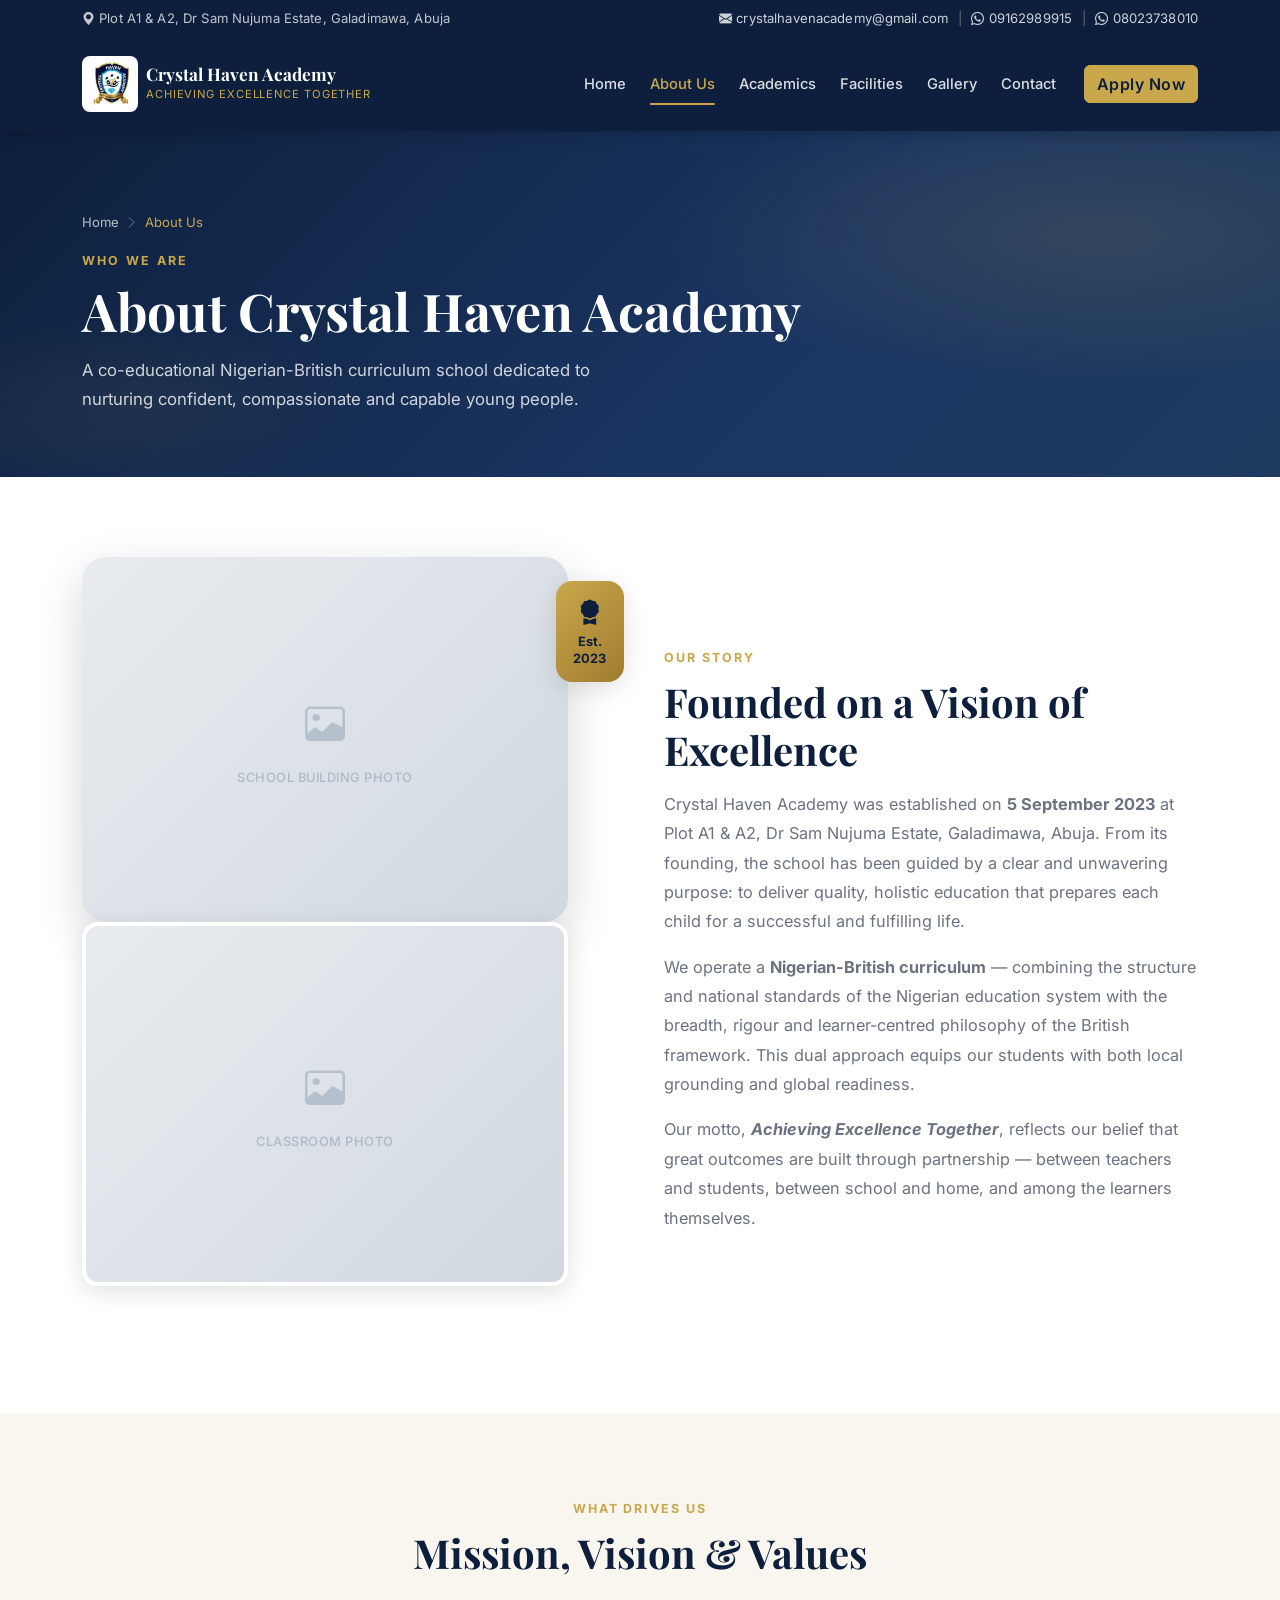
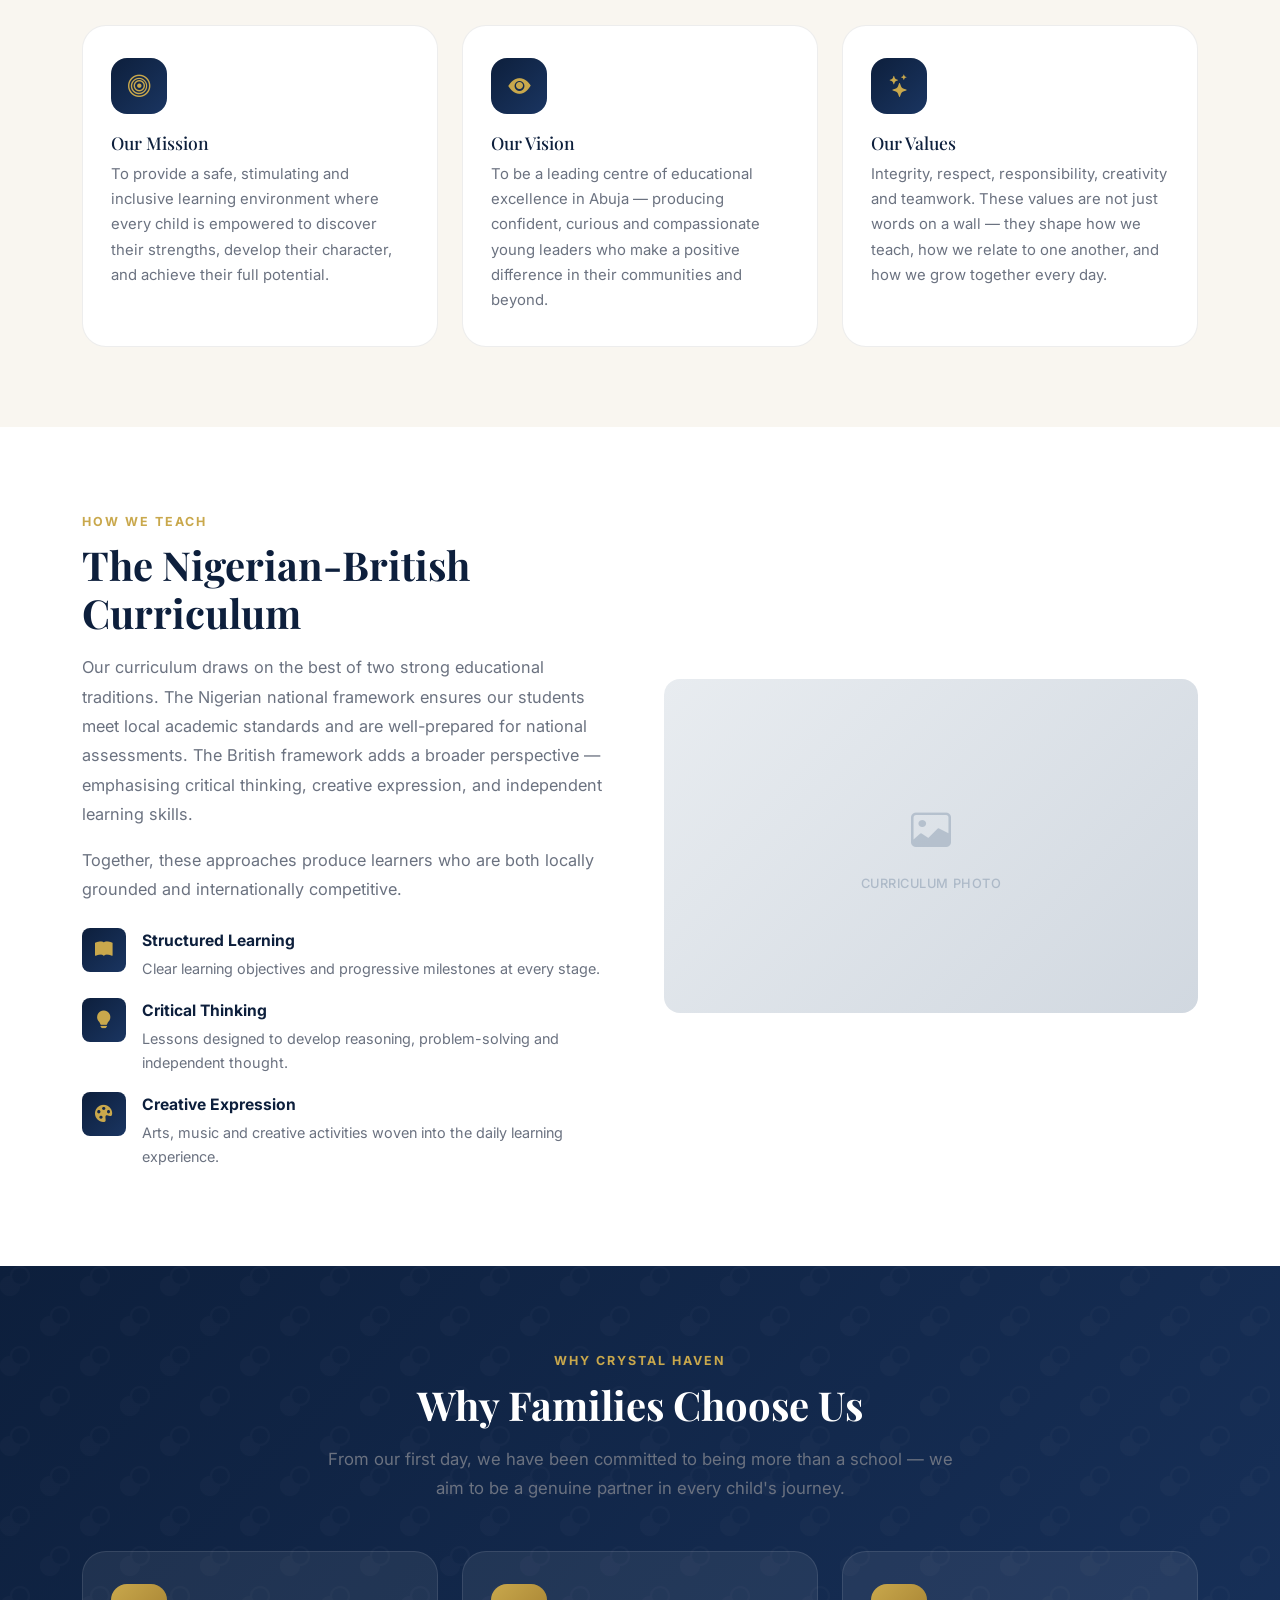
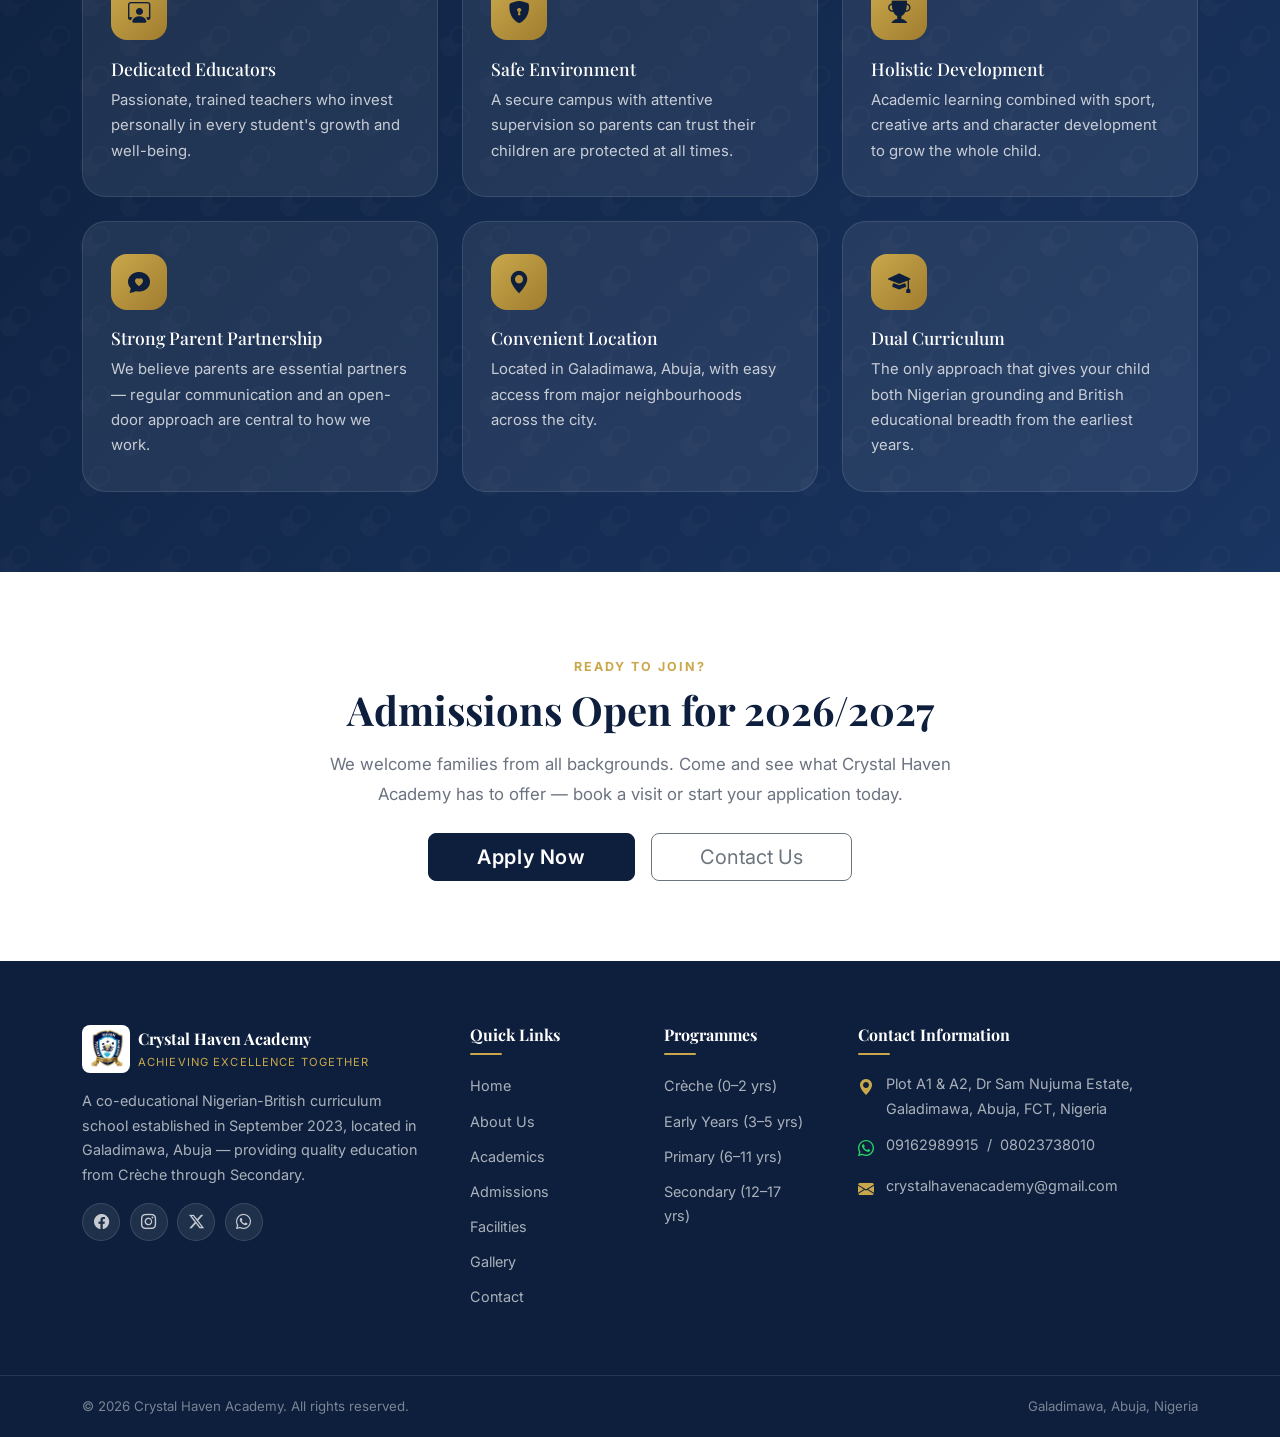
==== about.html @ a3df16f4 "initial commit" ====
<!DOCTYPE html>
<html lang="en">
<head>
  <meta charset="UTF-8" />
  <meta name="viewport" content="width=device-width, initial-scale=1.0" />
  <meta name="description" content="Learn about Crystal Haven Academy – a Nigerian-British co-educational school established in 2023 in Galadimawa, Abuja, guided by the motto Achieving Excellence Together." />
  <meta name="author" content="Crystal Haven Academy" />
  <meta property="og:title" content="About Us | Crystal Haven Academy" />
  <meta property="og:type" content="website" />
  <title>About Us | Crystal Haven Academy</title>

  <link href="https://cdn.jsdelivr.net/npm/bootstrap@5.3.8/dist/css/bootstrap.min.css" rel="stylesheet" integrity="sha384-sRIl4kxILFvY47J16cr9ZwB07vP4J8+LH7qKQnuqkuIAvNWLzeN8tE5YBujZqJLB" crossorigin="anonymous" />
  <link href="https://cdn.jsdelivr.net/npm/bootstrap-icons@1.11.3/font/bootstrap-icons.min.css" rel="stylesheet" />
  <link rel="preconnect" href="https://fonts.googleapis.com" />
  <link rel="preconnect" href="https://fonts.gstatic.com" crossorigin />
  <link href="https://fonts.googleapis.com/css2?family=Playfair+Display:wght@600;700&family=Inter:wght@300;400;500;600&display=swap" rel="stylesheet" />
  <link rel="stylesheet" href="assets/css/style.css" />
</head>
<body>

<a class="skip-link visually-hidden-focusable" href="#main-content">Skip to main content</a>

<!-- TOP BAR -->
<div class="top-bar d-none d-md-block" aria-label="Contact information">
  <div class="container d-flex justify-content-between align-items-center">
    <span><i class="bi bi-geo-alt-fill me-1" aria-hidden="true"></i>Plot A1 &amp; A2, Dr Sam Nujuma Estate, Galadimawa, Abuja</span>
    <span class="d-flex align-items-center flex-wrap gap-2">
      <a href="mailto:crystalhavenacademy@gmail.com" class="top-bar-link"><i class="bi bi-envelope-fill me-1" aria-hidden="true"></i>crystalhavenacademy@gmail.com</a>
      <span class="top-bar-sep" aria-hidden="true">|</span>
      <a href="https://wa.me/2349162989915" class="top-bar-link top-bar-wa" target="_blank" rel="noopener noreferrer" aria-label="WhatsApp 09162989915"><i class="bi bi-whatsapp me-1" aria-hidden="true"></i>09162989915</a>
      <span class="top-bar-sep" aria-hidden="true">|</span>
      <a href="https://wa.me/2348023738010" class="top-bar-link top-bar-wa" target="_blank" rel="noopener noreferrer" aria-label="WhatsApp 08023738010"><i class="bi bi-whatsapp me-1" aria-hidden="true"></i>08023738010</a>
    </span>
  </div>
</div>

<!-- NAVBAR -->
<nav class="navbar navbar-expand-lg navbar-dark cha-navbar sticky-top" aria-label="Main navigation">
  <div class="container">
    <a class="navbar-brand d-flex align-items-center gap-2" href="index.html">
      <div class="brand-logo-wrap">
        <img src="assets/images/crystal-haven-logo.jpg" alt="Crystal Haven Academy official school logo" class="brand-logo-img" width="48" height="48" />
      </div>
      <div class="brand-text">
        <span class="brand-name">Crystal Haven Academy</span>
        <span class="brand-tagline d-none d-sm-block">Achieving Excellence Together</span>
      </div>
    </a>
    <button class="navbar-toggler" type="button" data-bs-toggle="collapse" data-bs-target="#mainNav" aria-controls="mainNav" aria-expanded="false" aria-label="Toggle navigation">
      <span class="navbar-toggler-icon"></span>
    </button>
    <div class="collapse navbar-collapse" id="mainNav">
      <ul class="navbar-nav ms-auto mb-2 mb-lg-0 align-items-lg-center">
        <li class="nav-item"><a class="nav-link" href="index.html">Home</a></li>
        <li class="nav-item"><a class="nav-link active" aria-current="page" href="about.html">About Us</a></li>
        <li class="nav-item"><a class="nav-link" href="academics.html">Academics</a></li>
        <li class="nav-item"><a class="nav-link" href="facilities.html">Facilities</a></li>
        <li class="nav-item"><a class="nav-link" href="gallery.html">Gallery</a></li>
        <li class="nav-item"><a class="nav-link" href="contact.html">Contact</a></li>
        <li class="nav-item ms-lg-3"><a class="btn btn-gold" href="admissions.html">Apply Now</a></li>
      </ul>
    </div>
  </div>
</nav>

<main id="main-content">

  <!-- PAGE BANNER -->
  <section class="page-banner" aria-label="About Us">
    <div class="container page-banner-content">
      <nav class="page-breadcrumb" aria-label="Breadcrumb">
        <a href="index.html">Home</a>
        <span class="bc-sep" aria-hidden="true"><i class="bi bi-chevron-right"></i></span>
        <span class="bc-current">About Us</span>
      </nav>
      <p class="page-banner-eyebrow">Who We Are</p>
      <h1 class="page-banner-title">About Crystal Haven Academy</h1>
      <p class="page-banner-sub">A co-educational Nigerian-British curriculum school dedicated to nurturing confident, compassionate and capable young people.</p>
    </div>
  </section>

  <!-- OUR STORY -->
  <section class="section-padding" id="our-story" aria-labelledby="story-heading">
    <div class="container">
      <div class="row align-items-center g-5">
        <div class="col-lg-6">
          <div class="about-image-stack">
            <div class="about-img-main img-placeholder" role="img" aria-label="Crystal Haven Academy school building">
              <div class="placeholder-inner"><i class="bi bi-image" aria-hidden="true"></i><span>School Building Photo</span></div>
            </div>
            <div class="about-img-accent img-placeholder" role="img" aria-label="Students in class">
              <div class="placeholder-inner"><i class="bi bi-image" aria-hidden="true"></i><span>Classroom Photo</span></div>
            </div>
            <div class="about-badge">
              <i class="bi bi-award-fill" aria-hidden="true"></i>
              <span>Est.<br>2023</span>
            </div>
          </div>
        </div>
        <div class="col-lg-6">
          <div class="section-label">Our Story</div>
          <h2 class="section-heading" id="story-heading">Founded on a Vision of Excellence</h2>
          <p class="section-body">Crystal Haven Academy was established on <strong>5 September 2023</strong> at Plot A1 &amp; A2, Dr Sam Nujuma Estate, Galadimawa, Abuja. From its founding, the school has been guided by a clear and unwavering purpose: to deliver quality, holistic education that prepares each child for a successful and fulfilling life.</p>
          <p class="section-body">We operate a <strong>Nigerian-British curriculum</strong> — combining the structure and national standards of the Nigerian education system with the breadth, rigour and learner-centred philosophy of the British framework. This dual approach equips our students with both local grounding and global readiness.</p>
          <p class="section-body">Our motto, <em><strong>Achieving Excellence Together</strong></em>, reflects our belief that great outcomes are built through partnership — between teachers and students, between school and home, and among the learners themselves.</p>
        </div>
      </div>
    </div>
  </section>

  <!-- MISSION, VISION, VALUES -->
  <section class="section-padding bg-light-cream" aria-labelledby="mvv-heading">
    <div class="container">
      <div class="text-center mb-5">
        <div class="section-label">What Drives Us</div>
        <h2 class="section-heading" id="mvv-heading">Mission, Vision &amp; Values</h2>
      </div>
      <div class="row g-4">
        <div class="col-md-4">
          <div class="why-card" style="background:var(--cha-white); border:1px solid rgba(0,0,0,.07);">
            <div class="why-icon" style="background:linear-gradient(135deg,var(--cha-navy),var(--cha-navy-light)); color:var(--cha-gold);">
              <i class="bi bi-bullseye" aria-hidden="true"></i>
            </div>
            <h3 style="color:var(--cha-navy);">Our Mission</h3>
            <p style="color:var(--cha-grey);">To provide a safe, stimulating and inclusive learning environment where every child is empowered to discover their strengths, develop their character, and achieve their full potential.</p>
          </div>
        </div>
        <div class="col-md-4">
          <div class="why-card" style="background:var(--cha-white); border:1px solid rgba(0,0,0,.07);">
            <div class="why-icon" style="background:linear-gradient(135deg,var(--cha-navy),var(--cha-navy-light)); color:var(--cha-gold);">
              <i class="bi bi-eye-fill" aria-hidden="true"></i>
            </div>
            <h3 style="color:var(--cha-navy);">Our Vision</h3>
            <p style="color:var(--cha-grey);">To be a leading centre of educational excellence in Abuja — producing confident, curious and compassionate young leaders who make a positive difference in their communities and beyond.</p>
          </div>
        </div>
        <div class="col-md-4">
          <div class="why-card" style="background:var(--cha-white); border:1px solid rgba(0,0,0,.07);">
            <div class="why-icon" style="background:linear-gradient(135deg,var(--cha-navy),var(--cha-navy-light)); color:var(--cha-gold);">
              <i class="bi bi-stars" aria-hidden="true"></i>
            </div>
            <h3 style="color:var(--cha-navy);">Our Values</h3>
            <p style="color:var(--cha-grey);">Integrity, respect, responsibility, creativity and teamwork. These values are not just words on a wall — they shape how we teach, how we relate to one another, and how we grow together every day.</p>
          </div>
        </div>
      </div>
    </div>
  </section>

  <!-- CURRICULUM -->
  <section class="section-padding" aria-labelledby="curriculum-heading">
    <div class="container">
      <div class="row align-items-center g-5">
        <div class="col-lg-6 order-lg-2">
          <div class="img-placeholder rounded-4 overflow-hidden" style="aspect-ratio:16/10;" role="img" aria-label="Students engaged in a lesson">
            <div class="placeholder-inner"><i class="bi bi-image" aria-hidden="true"></i><span>Curriculum Photo</span></div>
          </div>
        </div>
        <div class="col-lg-6 order-lg-1">
          <div class="section-label">How We Teach</div>
          <h2 class="section-heading" id="curriculum-heading">The Nigerian-British Curriculum</h2>
          <p class="section-body">Our curriculum draws on the best of two strong educational traditions. The Nigerian national framework ensures our students meet local academic standards and are well-prepared for national assessments. The British framework adds a broader perspective — emphasising critical thinking, creative expression, and independent learning skills.</p>
          <p class="section-body">Together, these approaches produce learners who are both locally grounded and internationally competitive.</p>
          <ul class="about-pillars list-unstyled mt-4">
            <li>
              <span class="pillar-icon"><i class="bi bi-book-fill" aria-hidden="true"></i></span>
              <div><strong>Structured Learning</strong><p>Clear learning objectives and progressive milestones at every stage.</p></div>
            </li>
            <li>
              <span class="pillar-icon"><i class="bi bi-lightbulb-fill" aria-hidden="true"></i></span>
              <div><strong>Critical Thinking</strong><p>Lessons designed to develop reasoning, problem-solving and independent thought.</p></div>
            </li>
            <li>
              <span class="pillar-icon"><i class="bi bi-palette-fill" aria-hidden="true"></i></span>
              <div><strong>Creative Expression</strong><p>Arts, music and creative activities woven into the daily learning experience.</p></div>
            </li>
          </ul>
        </div>
      </div>
    </div>
  </section>

  <!-- WHY CHOOSE US -->
  <section class="section-padding why-section" aria-labelledby="why-about-heading">
    <div class="container">
      <div class="text-center mb-5">
        <div class="section-label text-gold">Why Crystal Haven</div>
        <h2 class="section-heading text-white" id="why-about-heading">Why Families Choose Us</h2>
        <p class="section-intro text-white-75">From our first day, we have been committed to being more than a school — we aim to be a genuine partner in every child's journey.</p>
      </div>
      <div class="row g-4 justify-content-center">
        <div class="col-md-6 col-lg-4">
          <div class="why-card">
            <div class="why-icon"><i class="bi bi-person-workspace" aria-hidden="true"></i></div>
            <h3>Dedicated Educators</h3>
            <p>Passionate, trained teachers who invest personally in every student's growth and well-being.</p>
          </div>
        </div>
        <div class="col-md-6 col-lg-4">
          <div class="why-card">
            <div class="why-icon"><i class="bi bi-shield-lock-fill" aria-hidden="true"></i></div>
            <h3>Safe Environment</h3>
            <p>A secure campus with attentive supervision so parents can trust their children are protected at all times.</p>
          </div>
        </div>
        <div class="col-md-6 col-lg-4">
          <div class="why-card">
            <div class="why-icon"><i class="bi bi-trophy-fill" aria-hidden="true"></i></div>
            <h3>Holistic Development</h3>
            <p>Academic learning combined with sport, creative arts and character development to grow the whole child.</p>
          </div>
        </div>
        <div class="col-md-6 col-lg-4">
          <div class="why-card">
            <div class="why-icon"><i class="bi bi-chat-heart-fill" aria-hidden="true"></i></div>
            <h3>Strong Parent Partnership</h3>
            <p>We believe parents are essential partners — regular communication and an open-door approach are central to how we work.</p>
          </div>
        </div>
        <div class="col-md-6 col-lg-4">
          <div class="why-card">
            <div class="why-icon"><i class="bi bi-geo-alt-fill" aria-hidden="true"></i></div>
            <h3>Convenient Location</h3>
            <p>Located in Galadimawa, Abuja, with easy access from major neighbourhoods across the city.</p>
          </div>
        </div>
        <div class="col-md-6 col-lg-4">
          <div class="why-card">
            <div class="why-icon"><i class="bi bi-mortarboard-fill" aria-hidden="true"></i></div>
            <h3>Dual Curriculum</h3>
            <p>The only approach that gives your child both Nigerian grounding and British educational breadth from the earliest years.</p>
          </div>
        </div>
      </div>
    </div>
  </section>

  <!-- CTA -->
  <section class="section-padding text-center" aria-label="Apply to Crystal Haven Academy">
    <div class="container">
      <div class="section-label">Ready to Join?</div>
      <h2 class="section-heading">Admissions Open for 2026/2027</h2>
      <p class="section-intro mb-4">We welcome families from all backgrounds. Come and see what Crystal Haven Academy has to offer — book a visit or start your application today.</p>
      <div class="d-flex flex-wrap justify-content-center gap-3">
        <a href="admissions.html" class="btn btn-navy btn-lg px-5">Apply Now</a>
        <a href="contact.html" class="btn btn-outline-secondary btn-lg px-5">Contact Us</a>
      </div>
    </div>
  </section>

</main>

<!-- FOOTER -->
<footer class="site-footer" aria-label="Site footer">
  <div class="footer-top">
    <div class="container">
      <div class="row g-5">
        <div class="col-lg-4">
          <div class="d-flex align-items-center gap-2 mb-3">
            <div class="brand-logo-wrap brand-logo-wrap--sm">
              <img src="assets/images/crystal-haven-logo.jpg" alt="Crystal Haven Academy official school logo" class="brand-logo-img brand-logo-img--sm" width="40" height="40" />
            </div>
            <div>
              <span class="footer-brand-name">Crystal Haven Academy</span>
              <span class="footer-brand-tagline d-block">Achieving Excellence Together</span>
            </div>
          </div>
          <p class="footer-about">A co-educational Nigerian-British curriculum school established in September 2023, located in Galadimawa, Abuja — providing quality education from Crèche through Secondary.</p>
          <div class="footer-social mt-3" aria-label="Social media links">
            <a href="#" class="social-link" aria-label="Facebook"><i class="bi bi-facebook" aria-hidden="true"></i></a>
            <a href="#" class="social-link" aria-label="Instagram"><i class="bi bi-instagram" aria-hidden="true"></i></a>
            <a href="#" class="social-link" aria-label="Twitter / X"><i class="bi bi-twitter-x" aria-hidden="true"></i></a>
            <a href="https://wa.me/2349162989915" class="social-link" target="_blank" rel="noopener noreferrer" aria-label="WhatsApp"><i class="bi bi-whatsapp" aria-hidden="true"></i></a>
          </div>
        </div>
        <div class="col-sm-6 col-lg-2">
          <h4 class="footer-heading">Quick Links</h4>
          <ul class="footer-links list-unstyled">
            <li><a href="index.html">Home</a></li>
            <li><a href="about.html">About Us</a></li>
            <li><a href="academics.html">Academics</a></li>
            <li><a href="admissions.html">Admissions</a></li>
            <li><a href="facilities.html">Facilities</a></li>
            <li><a href="gallery.html">Gallery</a></li>
            <li><a href="contact.html">Contact</a></li>
          </ul>
        </div>
        <div class="col-sm-6 col-lg-2">
          <h4 class="footer-heading">Programmes</h4>
          <ul class="footer-links list-unstyled">
            <li><a href="academics.html#creche">Crèche (0–2 yrs)</a></li>
            <li><a href="academics.html#early-years">Early Years (3–5 yrs)</a></li>
            <li><a href="academics.html#primary">Primary (6–11 yrs)</a></li>
            <li><a href="academics.html#secondary">Secondary (12–17 yrs)</a></li>
          </ul>
        </div>
        <div class="col-lg-4">
          <h4 class="footer-heading">Contact Information</h4>
          <ul class="footer-contact-list list-unstyled">
            <li><i class="bi bi-geo-alt-fill" aria-hidden="true"></i><span>Plot A1 &amp; A2, Dr Sam Nujuma Estate, Galadimawa, Abuja, FCT, Nigeria</span></li>
            <li><i class="bi bi-whatsapp" aria-hidden="true" style="color:#25d366;"></i><span><a href="https://wa.me/2349162989915" target="_blank" rel="noopener noreferrer" aria-label="WhatsApp 09162989915">09162989915</a> &nbsp;/&nbsp; <a href="https://wa.me/2348023738010" target="_blank" rel="noopener noreferrer" aria-label="WhatsApp 08023738010">08023738010</a></span></li>
            <li><i class="bi bi-envelope-fill" aria-hidden="true"></i><a href="mailto:crystalhavenacademy@gmail.com">crystalhavenacademy@gmail.com</a></li>
          </ul>
        </div>
      </div>
    </div>
  </div>
  <div class="footer-bottom">
    <div class="container d-flex flex-column flex-md-row justify-content-between align-items-center gap-2">
      <p class="mb-0">&copy; <span id="currentYear"></span> Crystal Haven Academy. All rights reserved.</p>
      <p class="mb-0">Galadimawa, Abuja, Nigeria</p>
    </div>
  </div>
</footer>

<button class="back-to-top" id="backToTop" aria-label="Back to top"><i class="bi bi-chevron-up" aria-hidden="true"></i></button>

<script src="https://cdn.jsdelivr.net/npm/bootstrap@5.3.8/dist/js/bootstrap.bundle.min.js" integrity="sha384-FKyoEForCGlyvwx9Hj09JcYn3nv7wiPVlz7YYwJrWVcXK/BmnVDxM+D2scQbITxI" crossorigin="anonymous"></script>
<script src="assets/js/script.js"></script>
</body>
</html>
---- assets/css/style.css ----
/* =============================================================
   Crystal Haven Academy – Main Stylesheet
   Stack: Bootstrap 5.3.8 + Custom CSS
   Author: Crystal Haven Academy Web Team
   Sections:
     00. CSS Custom Properties (Design Tokens)
     01. Base & Typography
     02. Utility Classes
     03. Skip Link
     04. Top Bar
     05. Navbar
     06. Hero Section
     07. Stats Strip
     08. Section Shared Styles
     09. About Section
     10. Programme Cards
     11. Why Choose Us
     12. Facility Cards
     13. Gallery Grid
     14. Admissions Section
     15. Contact Section
     16. Footer
     17. Back-to-Top Button
     18. Image Placeholders
     19. Animations & Transitions
     20. Responsive Overrides
   ============================================================= */

/* ---------------------------------------------------------------
   00. CSS Custom Properties (Design Tokens)
--------------------------------------------------------------- */
:root {
  /* Brand colours */
  --cha-navy:        #0d1f3c;
  --cha-navy-light:  #1a3561;
  --cha-gold:        #c9a84c;
  --cha-gold-light:  #e0c46a;
  --cha-gold-dark:   #a07c2e;
  --cha-white:       #ffffff;
  --cha-cream:       #f9f6f0;
  --cha-grey-light:  #f4f5f7;
  --cha-grey:        #6b7280;
  --cha-text:        #1f2937;

  /* Typography */
  --font-serif:  'Playfair Display', Georgia, serif;
  --font-sans:   'Inter', system-ui, -apple-system, sans-serif;

  /* Spacing */
  --section-py: 5rem;

  /* Radius */
  --radius-sm:  0.5rem;
  --radius-md:  1rem;
  --radius-lg:  1.5rem;

  /* Shadows */
  --shadow-sm:  0 2px 8px rgba(0,0,0,.08);
  --shadow-md:  0 6px 24px rgba(0,0,0,.12);
  --shadow-lg:  0 16px 48px rgba(0,0,0,.16);

  /* Transitions */
  --transition: 0.28s ease;
}

/* ---------------------------------------------------------------
   01. Base & Typography
--------------------------------------------------------------- */
*,
*::before,
*::after {
  box-sizing: border-box;
}

html {
  scroll-behavior: smooth;
  font-size: 16px;
}

body {
  font-family: var(--font-sans);
  color: var(--cha-text);
  background-color: var(--cha-white);
  line-height: 1.7;
  -webkit-font-smoothing: antialiased;
}

h1, h2, h3, h4, h5, h6 {
  font-family: var(--font-serif);
  color: var(--cha-navy);
  line-height: 1.25;
}

a {
  color: var(--cha-navy);
  text-decoration: none;
  transition: color var(--transition);
}

a:hover {
  color: var(--cha-gold);
}

img {
  max-width: 100%;
  height: auto;
  display: block;
}

/* ---------------------------------------------------------------
   02. Utility Classes
--------------------------------------------------------------- */
.text-gold       { color: var(--cha-gold) !important; }
.text-navy       { color: var(--cha-navy) !important; }
.text-white-75   { color: rgba(255,255,255,.78); }
.bg-light-cream  { background-color: var(--cha-cream) !important; }

.btn-gold {
  background-color: var(--cha-gold);
  border-color: var(--cha-gold);
  color: var(--cha-navy);
  font-weight: 600;
  letter-spacing: 0.03em;
  transition: background-color var(--transition), border-color var(--transition), box-shadow var(--transition);
}
.btn-gold:hover,
.btn-gold:focus-visible {
  background-color: var(--cha-gold-dark);
  border-color: var(--cha-gold-dark);
  color: var(--cha-white);
  box-shadow: 0 4px 16px rgba(201,168,76,.4);
}

.btn-navy {
  background-color: var(--cha-navy);
  border-color: var(--cha-navy);
  color: var(--cha-white);
  font-weight: 600;
  letter-spacing: 0.03em;
  transition: background-color var(--transition), box-shadow var(--transition);
}
.btn-navy:hover,
.btn-navy:focus-visible {
  background-color: var(--cha-navy-light);
  border-color: var(--cha-navy-light);
  color: var(--cha-white);
  box-shadow: 0 4px 16px rgba(13,31,60,.35);
}

/* ---------------------------------------------------------------
   03. Skip Link
--------------------------------------------------------------- */
.skip-link:focus {
  position: fixed;
  top: 1rem;
  left: 1rem;
  z-index: 9999;
  padding: 0.5rem 1rem;
  background: var(--cha-gold);
  color: var(--cha-navy);
  font-weight: 600;
  border-radius: var(--radius-sm);
}

/* ---------------------------------------------------------------
   04. Top Bar
--------------------------------------------------------------- */
.top-bar {
  background-color: var(--cha-navy);
  color: rgba(255,255,255,.75);
  font-size: 0.82rem;
  padding: 0.45rem 0;
  letter-spacing: 0.01em;
}

.top-bar-link {
  color: rgba(255,255,255,.8);
  text-decoration: none;
  transition: color var(--transition);
}
.top-bar-link:hover {
  color: var(--cha-gold);
}

/* ---------------------------------------------------------------
   05. Navbar
--------------------------------------------------------------- */
.cha-navbar {
  background-color: var(--cha-navy);
  padding: 0.9rem 0;
  box-shadow: 0 2px 12px rgba(0,0,0,.2);
  transition: padding var(--transition), box-shadow var(--transition);
}

.cha-navbar.scrolled {
  padding: 0.5rem 0;
  box-shadow: 0 4px 20px rgba(0,0,0,.28);
}

/* Brand logo placeholder */
.brand-logo-placeholder {
  width: 48px;
  height: 48px;
  min-width: 48px;
  background: linear-gradient(135deg, var(--cha-gold) 0%, var(--cha-gold-dark) 100%);
  border-radius: 50%;
  display: flex;
  align-items: center;
  justify-content: center;
  font-family: var(--font-serif);
  font-weight: 700;
  font-size: 0.85rem;
  color: var(--cha-navy);
  letter-spacing: 0.02em;
  flex-shrink: 0;
}

.brand-logo-placeholder--sm {
  width: 40px;
  height: 40px;
  min-width: 40px;
  font-size: 0.75rem;
}

.brand-name {
  display: block;
  font-family: var(--font-serif);
  font-weight: 700;
  font-size: 1.08rem;
  color: var(--cha-white);
  line-height: 1.2;
}

.brand-tagline {
  font-size: 0.7rem;
  color: var(--cha-gold);
  letter-spacing: 0.08em;
  text-transform: uppercase;
}

.cha-navbar .nav-link {
  color: rgba(255,255,255,.85) !important;
  font-weight: 500;
  font-size: 0.92rem;
  padding: 0.4rem 0.75rem !important;
  position: relative;
  transition: color var(--transition);
}

.cha-navbar .nav-link::after {
  content: '';
  position: absolute;
  bottom: -2px;
  left: 0.75rem;
  right: 0.75rem;
  height: 2px;
  background: var(--cha-gold);
  transform: scaleX(0);
  transform-origin: left;
  transition: transform var(--transition);
  border-radius: 2px;
}

.cha-navbar .nav-link:hover,
.cha-navbar .nav-link.active {
  color: var(--cha-gold) !important;
}

.cha-navbar .nav-link:hover::after,
.cha-navbar .nav-link.active::after {
  transform: scaleX(1);
}

/* Mobile nav */
@media (max-width: 991.98px) {
  .cha-navbar .navbar-collapse {
    background-color: var(--cha-navy-light);
    padding: 1rem;
    border-radius: var(--radius-md);
    margin-top: 0.75rem;
  }
  .cha-navbar .nav-link::after { display: none; }
  .cha-navbar .nav-link {
    padding: 0.6rem 0.5rem !important;
    border-bottom: 1px solid rgba(255,255,255,.08);
  }
  .cha-navbar .nav-item:last-child .nav-link { border-bottom: none; }
  .cha-navbar .btn-gold { width: 100%; text-align: center; margin-top: 0.5rem; }
}

/* ---------------------------------------------------------------
   06. Hero Section
--------------------------------------------------------------- */
.hero-section {
  position: relative;
  min-height: 100svh;
  min-height: 100vh;
  display: flex;
  align-items: center;
  justify-content: center;
  /* Gradient as placeholder until real photo is supplied */
  background: linear-gradient(
    135deg,
    var(--cha-navy) 0%,
    var(--cha-navy-light) 50%,
    #1e3a5f 100%
  );
  overflow: hidden;
}

/* Decorative geometric background shapes */
.hero-section::before {
  content: '';
  position: absolute;
  inset: 0;
  background:
    radial-gradient(ellipse 60% 60% at 80% 20%, rgba(201,168,76,.15) 0%, transparent 60%),
    radial-gradient(ellipse 40% 40% at 10% 80%, rgba(201,168,76,.08) 0%, transparent 50%);
  pointer-events: none;
}

/* Pattern overlay */
.hero-section::after {
  content: '';
  position: absolute;
  inset: 0;
  background-image: url("data:image/svg+xml,%3Csvg width='60' height='60' viewBox='0 0 60 60' xmlns='http://www.w3.org/2000/svg'%3E%3Cg fill='none' fill-rule='evenodd'%3E%3Cg fill='%23ffffff' fill-opacity='0.025'%3E%3Cpath d='M36 34v-4h-2v4h-4v2h4v4h2v-4h4v-2h-4zm0-30V0h-2v4h-4v2h4v4h2V6h4V4h-4zM6 34v-4H4v4H0v2h4v4h2v-4h4v-2H6zM6 4V0H4v4H0v2h4v4h2V6h4V4H6z'/%3E%3C/g%3E%3C/g%3E%3C/svg%3E");
  pointer-events: none;
}

.hero-overlay {
  display: none; /* Used when a real background image is set */
}

.hero-content {
  position: relative;
  z-index: 2;
  max-width: 820px;
  padding: 2rem 1rem;
}

.hero-eyebrow {
  font-size: 0.85rem;
  letter-spacing: 0.18em;
  text-transform: uppercase;
  color: var(--cha-gold);
  font-weight: 600;
  margin-bottom: 1.25rem;
}

.hero-heading {
  font-family: var(--font-serif);
  font-size: clamp(2.4rem, 6vw, 4rem);
  font-weight: 700;
  color: var(--cha-white);
  line-height: 1.15;
  margin-bottom: 1.25rem;
  text-shadow: 0 2px 20px rgba(0,0,0,.3);
}

.hero-subtext {
  font-size: clamp(1rem, 2vw, 1.2rem);
  color: rgba(255,255,255,.85);
  max-width: 640px;
  margin: 0 auto;
  line-height: 1.7;
}

.hero-cta .btn {
  border-radius: 50px;
  font-weight: 600;
  letter-spacing: 0.03em;
}

.hero-scroll-indicator {
  position: absolute;
  bottom: 2rem;
  left: 50%;
  transform: translateX(-50%);
  color: rgba(255,255,255,.6);
  font-size: 1.5rem;
  animation: bounce 2s infinite;
  z-index: 2;
  transition: color var(--transition);
}
.hero-scroll-indicator:hover { color: var(--cha-gold); }

@keyframes bounce {
  0%, 100% { transform: translateX(-50%) translateY(0); }
  50%       { transform: translateX(-50%) translateY(8px); }
}

/* When a real hero image is available:
   .hero-section {
     background-image: url('../images/hero-bg.jpg');
     background-size: cover;
     background-position: center;
   }
   .hero-overlay {
     display: block;
     position: absolute;
     inset: 0;
     background: rgba(13,31,60,.65);
   }
*/

/* ---------------------------------------------------------------
   07. Stats Strip
--------------------------------------------------------------- */
.stats-strip {
  background: linear-gradient(90deg, var(--cha-gold-dark) 0%, var(--cha-gold) 50%, var(--cha-gold-dark) 100%);
  padding: 1.5rem 0;
}

.stat-item {
  padding: 1rem;
  display: flex;
  flex-direction: column;
  align-items: center;
  gap: 0.3rem;
  border-right: 1px solid rgba(13,31,60,.15);
}
.stat-item:last-child { border-right: none; }

.stat-number {
  font-family: var(--font-serif);
  font-size: 2rem;
  font-weight: 700;
  color: var(--cha-navy);
  line-height: 1;
}

.stat-label {
  font-size: 0.8rem;
  font-weight: 600;
  color: var(--cha-navy);
  letter-spacing: 0.04em;
  text-transform: uppercase;
}

/* ---------------------------------------------------------------
   08. Section Shared Styles
--------------------------------------------------------------- */
.section-padding {
  padding: var(--section-py) 0;
}

.section-label {
  display: inline-block;
  font-size: 0.78rem;
  font-weight: 700;
  letter-spacing: 0.16em;
  text-transform: uppercase;
  color: var(--cha-gold);
  margin-bottom: 0.6rem;
}

.section-heading {
  font-family: var(--font-serif);
  font-size: clamp(1.75rem, 3.5vw, 2.5rem);
  font-weight: 700;
  color: var(--cha-navy);
  margin-bottom: 1rem;
  line-height: 1.2;
}

.section-intro {
  font-size: 1.05rem;
  color: var(--cha-grey);
  max-width: 640px;
  margin: 0 auto;
  line-height: 1.75;
}

/* ---------------------------------------------------------------
   09. About Section
--------------------------------------------------------------- */
.about-image-stack {
  position: relative;
  padding-bottom: 3rem;
  padding-right: 3rem;
}

.about-img-main {
  border-radius: var(--radius-lg);
  overflow: hidden;
  box-shadow: var(--shadow-lg);
  aspect-ratio: 4/3;
}

.about-img-accent {
  position: absolute;
  bottom: 0;
  right: 0;
  width: 55%;
  aspect-ratio: 4/3;
  border-radius: var(--radius-md);
  border: 4px solid var(--cha-white);
  box-shadow: var(--shadow-md);
  overflow: hidden;
}

.about-badge {
  position: absolute;
  top: 1.5rem;
  right: -0.5rem;
  background: linear-gradient(135deg, var(--cha-gold) 0%, var(--cha-gold-dark) 100%);
  color: var(--cha-navy);
  border-radius: var(--radius-md);
  padding: 0.9rem 1.1rem;
  display: flex;
  flex-direction: column;
  align-items: center;
  gap: 0.3rem;
  font-weight: 700;
  font-size: 0.8rem;
  text-align: center;
  box-shadow: var(--shadow-md);
  line-height: 1.3;
  z-index: 2;
}
.about-badge i {
  font-size: 1.6rem;
}

.section-body {
  color: var(--cha-grey);
  font-size: 1.02rem;
  line-height: 1.8;
  margin-bottom: 1rem;
}

.about-pillars {
  display: flex;
  flex-direction: column;
  gap: 1rem;
}

.about-pillars li {
  display: flex;
  align-items: flex-start;
  gap: 1rem;
}

.pillar-icon {
  min-width: 44px;
  height: 44px;
  background: linear-gradient(135deg, var(--cha-navy) 0%, var(--cha-navy-light) 100%);
  color: var(--cha-gold);
  border-radius: var(--radius-sm);
  display: flex;
  align-items: center;
  justify-content: center;
  font-size: 1.1rem;
  flex-shrink: 0;
}

.about-pillars li strong {
  display: block;
  color: var(--cha-navy);
  margin-bottom: 0.15rem;
  font-size: 0.98rem;
}

.about-pillars li p {
  font-size: 0.9rem;
  color: var(--cha-grey);
  margin: 0;
}

/* ---------------------------------------------------------------
   10. Programme Cards
--------------------------------------------------------------- */
.programme-card {
  background: var(--cha-white);
  border-radius: var(--radius-lg);
  padding: 2rem 1.6rem;
  box-shadow: var(--shadow-sm);
  border: 1px solid rgba(0,0,0,.06);
  transition: transform var(--transition), box-shadow var(--transition);
  display: flex;
  flex-direction: column;
}

.programme-card:hover {
  transform: translateY(-6px);
  box-shadow: var(--shadow-md);
}

.programme-icon-wrap {
  width: 60px;
  height: 60px;
  background-color: var(--prog-color, #f0f0f0);
  border-radius: var(--radius-md);
  display: flex;
  align-items: center;
  justify-content: center;
  font-size: 1.75rem;
  margin-bottom: 1rem;
}

.programme-badge {
  display: inline-block;
  font-size: 0.72rem;
  font-weight: 700;
  letter-spacing: 0.1em;
  text-transform: uppercase;
  color: var(--cha-gold-dark);
  background-color: rgba(201,168,76,.12);
  padding: 0.2rem 0.65rem;
  border-radius: 50px;
  margin-bottom: 0.6rem;
}

.programme-title {
  font-size: 1.25rem;
  color: var(--cha-navy);
  margin-bottom: 0.6rem;
}

.programme-desc {
  font-size: 0.93rem;
  color: var(--cha-grey);
  line-height: 1.7;
  flex-grow: 1;
  margin-bottom: 1.25rem;
}

.programme-link {
  font-weight: 600;
  font-size: 0.9rem;
  color: var(--cha-navy);
  display: inline-flex;
  align-items: center;
  gap: 0.3rem;
  transition: gap var(--transition), color var(--transition);
  margin-top: auto;
}

.programme-link:hover {
  color: var(--cha-gold);
  gap: 0.6rem;
}

/* ---------------------------------------------------------------
   11. Why Choose Us
--------------------------------------------------------------- */
.why-section {
  background: linear-gradient(
    135deg,
    var(--cha-navy) 0%,
    var(--cha-navy-light) 100%
  );
  position: relative;
  overflow: hidden;
}

.why-section::before {
  content: '';
  position: absolute;
  inset: 0;
  background-image: url("data:image/svg+xml,%3Csvg width='80' height='80' viewBox='0 0 80 80' xmlns='http://www.w3.org/2000/svg'%3E%3Cg fill='none' fill-rule='evenodd'%3E%3Cg fill='%23ffffff' fill-opacity='0.02'%3E%3Cpath d='M50 50c0-5.523 4.477-10 10-10s10 4.477 10 10-4.477 10-10 10c0 5.523-4.477 10-10 10s-10-4.477-10-10 4.477-10 10-10zM10 10c0-5.523 4.477-10 10-10s10 4.477 10 10-4.477 10-10 10c0 5.523-4.477 10-10 10S0 25.523 0 20s4.477-10 10-10zm10 8c4.418 0 8-3.582 8-8s-3.582-8-8-8-8 3.582-8 8 3.582 8 8 8zm40 40c4.418 0 8-3.582 8-8s-3.582-8-8-8-8 3.582-8 8 3.582 8 8 8z' /%3E%3C/g%3E%3C/g%3E%3C/svg%3E");
  pointer-events: none;
}

.why-card {
  background: rgba(255,255,255,.07);
  border: 1px solid rgba(255,255,255,.1);
  border-radius: var(--radius-lg);
  padding: 2rem 1.75rem;
  color: var(--cha-white);
  transition: background var(--transition), transform var(--transition);
  height: 100%;
}

.why-card:hover {
  background: rgba(255,255,255,.12);
  transform: translateY(-4px);
}

.why-icon {
  width: 56px;
  height: 56px;
  background: linear-gradient(135deg, var(--cha-gold) 0%, var(--cha-gold-dark) 100%);
  border-radius: var(--radius-md);
  display: flex;
  align-items: center;
  justify-content: center;
  font-size: 1.4rem;
  color: var(--cha-navy);
  margin-bottom: 1.1rem;
}

.why-card h3 {
  font-size: 1.1rem;
  color: var(--cha-white);
  margin-bottom: 0.5rem;
}

.why-card p {
  font-size: 0.93rem;
  color: rgba(255,255,255,.75);
  line-height: 1.7;
  margin: 0;
}

/* ---------------------------------------------------------------
   12. Facility Cards
--------------------------------------------------------------- */
.facility-card {
  background: var(--cha-white);
  border-radius: var(--radius-lg);
  overflow: hidden;
  box-shadow: var(--shadow-sm);
  border: 1px solid rgba(0,0,0,.06);
  transition: transform var(--transition), box-shadow var(--transition);
  height: 100%;
  display: flex;
  flex-direction: column;
}

.facility-card:hover {
  transform: translateY(-6px);
  box-shadow: var(--shadow-md);
}

.facility-img {
  aspect-ratio: 16/9;
  flex-shrink: 0;
}

.facility-body {
  padding: 1.4rem 1.5rem;
  flex-grow: 1;
}

.facility-icon {
  font-size: 1.5rem;
  color: var(--cha-gold);
  display: block;
  margin-bottom: 0.6rem;
}

.facility-body h3 {
  font-size: 1.1rem;
  color: var(--cha-navy);
  margin-bottom: 0.5rem;
}

.facility-body p {
  font-size: 0.9rem;
  color: var(--cha-grey);
  margin: 0;
  line-height: 1.65;
}

/* ---------------------------------------------------------------
   13. Gallery Grid
--------------------------------------------------------------- */
.gallery-grid {
  display: grid;
  grid-template-columns: repeat(3, 1fr);
  grid-template-rows: auto auto;
  gap: 0.75rem;
}

.gallery-item {
  position: relative;
  border-radius: var(--radius-md);
  overflow: hidden;
  cursor: pointer;
}

.gallery-item .img-placeholder {
  aspect-ratio: 4/3;
  transition: transform 0.4s ease;
}

.gallery-item--large {
  grid-column: span 1;
  grid-row: span 2;
}

.gallery-item--large .img-placeholder {
  aspect-ratio: unset;
  height: 100%;
}

.gallery-overlay {
  position: absolute;
  inset: 0;
  background: rgba(13,31,60,.55);
  display: flex;
  align-items: center;
  justify-content: center;
  font-size: 2rem;
  color: var(--cha-white);
  opacity: 0;
  transition: opacity var(--transition);
}

.gallery-item:hover .gallery-overlay { opacity: 1; }
.gallery-item:hover .img-placeholder { transform: scale(1.04); }

@media (max-width: 767.98px) {
  .gallery-grid {
    grid-template-columns: repeat(2, 1fr);
  }
  .gallery-item--large {
    grid-column: span 2;
    grid-row: span 1;
  }
  .gallery-item--large .img-placeholder {
    aspect-ratio: 16/7;
    height: auto;
  }
}

@media (max-width: 479.98px) {
  .gallery-grid {
    grid-template-columns: 1fr;
  }
  .gallery-item--large {
    grid-column: span 1;
  }
}

/* ---------------------------------------------------------------
   14. Admissions Section
--------------------------------------------------------------- */
.admissions-section {
  background: linear-gradient(
    135deg,
    var(--cha-navy-light) 0%,
    var(--cha-navy) 100%
  );
  padding: var(--section-py) 0;
  position: relative;
  overflow: hidden;
}

.admissions-section::before {
  content: '';
  position: absolute;
  top: -40%;
  right: -20%;
  width: 600px;
  height: 600px;
  border-radius: 50%;
  background: radial-gradient(circle, rgba(201,168,76,.12) 0%, transparent 70%);
  pointer-events: none;
}

.admissions-steps {
  display: flex;
  flex-direction: column;
  gap: 1.1rem;
  margin-top: 1.5rem;
}

.adm-step {
  display: flex;
  align-items: flex-start;
  gap: 1.1rem;
}

.adm-step-num {
  min-width: 44px;
  height: 44px;
  background: linear-gradient(135deg, var(--cha-gold) 0%, var(--cha-gold-dark) 100%);
  color: var(--cha-navy);
  border-radius: 50%;
  display: flex;
  align-items: center;
  justify-content: center;
  font-weight: 700;
  font-size: 0.85rem;
  font-family: var(--font-serif);
  flex-shrink: 0;
}

.adm-step strong {
  display: block;
  color: var(--cha-white);
  font-size: 1rem;
  margin-bottom: 0.2rem;
}

.adm-step p {
  font-size: 0.9rem;
  color: rgba(255,255,255,.72);
  margin: 0;
  line-height: 1.6;
}

.admissions-visual {
  border-radius: var(--radius-lg);
  overflow: hidden;
  aspect-ratio: 4/3;
  box-shadow: var(--shadow-lg);
  border: 3px solid rgba(201,168,76,.4);
}

/* ---------------------------------------------------------------
   15. Contact Section
--------------------------------------------------------------- */
.contact-card {
  background: var(--cha-white);
  border-radius: var(--radius-lg);
  padding: 2rem 1.5rem;
  box-shadow: var(--shadow-sm);
  border: 1px solid rgba(0,0,0,.07);
  transition: transform var(--transition), box-shadow var(--transition);
  height: 100%;
}

.contact-card:hover {
  transform: translateY(-4px);
  box-shadow: var(--shadow-md);
}

.contact-icon {
  width: 60px;
  height: 60px;
  background: linear-gradient(135deg, var(--cha-navy) 0%, var(--cha-navy-light) 100%);
  color: var(--cha-gold);
  border-radius: 50%;
  display: flex;
  align-items: center;
  justify-content: center;
  font-size: 1.4rem;
  margin: 0 auto 1rem;
}

.contact-card h3 {
  font-size: 1.05rem;
  color: var(--cha-navy);
  margin-bottom: 0.5rem;
}

.contact-card p {
  font-size: 0.9rem;
  color: var(--cha-grey);
  line-height: 1.65;
  margin: 0;
}

.contact-card a {
  color: var(--cha-grey);
}
.contact-card a:hover { color: var(--cha-navy); }

.contact-form-wrap {
  background: var(--cha-white);
  border-radius: var(--radius-lg);
  padding: 2.5rem;
  box-shadow: var(--shadow-md);
  border: 1px solid rgba(0,0,0,.07);
}

.contact-form-wrap h3 {
  font-size: 1.5rem;
  color: var(--cha-navy);
}

.form-control,
.form-select {
  border: 1.5px solid #e0e4ea;
  border-radius: var(--radius-sm);
  padding: 0.65rem 1rem;
  font-size: 0.95rem;
  color: var(--cha-text);
  transition: border-color var(--transition), box-shadow var(--transition);
}

.form-control:focus,
.form-select:focus {
  border-color: var(--cha-navy);
  box-shadow: 0 0 0 3px rgba(13,31,60,.12);
  outline: none;
}

.form-label {
  font-weight: 500;
  font-size: 0.9rem;
  color: var(--cha-text);
  margin-bottom: 0.4rem;
}

.map-placeholder {
  border-radius: var(--radius-lg);
  overflow: hidden;
  height: 380px;
  box-shadow: var(--shadow-sm);
  border: 1px solid rgba(0,0,0,.07);
}

/* Map embed — replaces the placeholder once a real embed is in place */
.map-section {
  border-radius: var(--radius-lg);
  overflow: hidden;
  box-shadow: var(--shadow-md);
  border: 1px solid rgba(0,0,0,.08);
}

.map-embed-wrap {
  position: relative;
  width: 100%;
  /* 16:5 aspect ratio on desktop — tall enough to be useful */
  padding-bottom: 38%;
  height: 0;
  overflow: hidden;
}

.map-embed-wrap iframe.map-embed {
  position: absolute;
  top: 0;
  left: 0;
  width: 100%;
  height: 100%;
  border: 0;
  display: block;
}

.map-directions-bar {
  background-color: var(--cha-navy);
  padding: 1rem 1.5rem;
}

.map-address-line {
  font-size: 0.9rem;
  color: rgba(255,255,255,.8);
  display: flex;
  align-items: flex-start;
  gap: 0.25rem;
}

.map-address-line i {
  color: var(--cha-gold);
  margin-top: 0.1rem;
  flex-shrink: 0;
}

.btn-directions {
  white-space: nowrap;
  font-size: 0.9rem;
  padding: 0.5rem 1.25rem;
  border-radius: 50px;
}

/* Responsive — taller map on smaller screens where the aspect ratio
   would otherwise produce a very short, unusable map */
@media (max-width: 991.98px) {
  .map-embed-wrap {
    padding-bottom: 56%;   /* closer to 16:9 on tablet */
  }
}

@media (max-width: 575.98px) {
  .map-embed-wrap {
    padding-bottom: 75%;   /* portrait-friendly height on mobile */
  }
  .map-directions-bar {
    padding: 0.9rem 1rem;
  }
}

/* ---------------------------------------------------------------
   16. Footer
--------------------------------------------------------------- */
.site-footer {
  background-color: var(--cha-navy);
  color: rgba(255,255,255,.75);
}

.footer-top {
  padding: 4rem 0 3rem;
  border-bottom: 1px solid rgba(255,255,255,.1);
}

.footer-brand-name {
  font-family: var(--font-serif);
  font-weight: 700;
  font-size: 1rem;
  color: var(--cha-white);
  line-height: 1.2;
}

.footer-brand-tagline {
  font-size: 0.7rem;
  letter-spacing: 0.1em;
  text-transform: uppercase;
  color: var(--cha-gold);
}

.footer-about {
  font-size: 0.9rem;
  line-height: 1.7;
  color: rgba(255,255,255,.65);
  margin: 0;
}

.footer-social {
  display: flex;
  gap: 0.6rem;
  flex-wrap: wrap;
}

.social-link {
  width: 38px;
  height: 38px;
  background: rgba(255,255,255,.08);
  border: 1px solid rgba(255,255,255,.12);
  border-radius: 50%;
  display: flex;
  align-items: center;
  justify-content: center;
  color: rgba(255,255,255,.75);
  font-size: 0.95rem;
  transition: background var(--transition), color var(--transition);
}

.social-link:hover {
  background: var(--cha-gold);
  color: var(--cha-navy);
  border-color: var(--cha-gold);
}

.footer-heading {
  font-family: var(--font-serif);
  font-size: 1rem;
  font-weight: 700;
  color: var(--cha-white);
  margin-bottom: 1.1rem;
  position: relative;
  padding-bottom: 0.6rem;
}

.footer-heading::after {
  content: '';
  position: absolute;
  bottom: 0;
  left: 0;
  width: 32px;
  height: 2px;
  background: var(--cha-gold);
  border-radius: 2px;
}

.footer-links li {
  margin-bottom: 0.5rem;
}

.footer-links a {
  font-size: 0.9rem;
  color: rgba(255,255,255,.65);
  transition: color var(--transition), padding-left var(--transition);
  display: inline-flex;
  align-items: center;
  gap: 0.3rem;
}

.footer-links a:hover {
  color: var(--cha-gold);
  padding-left: 4px;
}

.footer-contact-list li {
  display: flex;
  align-items: flex-start;
  gap: 0.75rem;
  margin-bottom: 0.75rem;
  font-size: 0.9rem;
  color: rgba(255,255,255,.65);
}

.footer-contact-list i {
  color: var(--cha-gold);
  font-size: 1rem;
  margin-top: 0.1rem;
  flex-shrink: 0;
}

.footer-contact-list a {
  color: rgba(255,255,255,.65);
}
.footer-contact-list a:hover { color: var(--cha-gold); }

.footer-bottom {
  padding: 1.2rem 0;
  font-size: 0.83rem;
  color: rgba(255,255,255,.45);
}

/* ---------------------------------------------------------------
   17. Back-to-Top Button
--------------------------------------------------------------- */
.back-to-top {
  position: fixed;
  bottom: 2rem;
  right: 2rem;
  width: 46px;
  height: 46px;
  background: var(--cha-gold);
  border: none;
  border-radius: 50%;
  color: var(--cha-navy);
  font-size: 1.1rem;
  display: flex;
  align-items: center;
  justify-content: center;
  cursor: pointer;
  opacity: 0;
  visibility: hidden;
  transform: translateY(12px);
  transition: opacity var(--transition), visibility var(--transition), transform var(--transition), background var(--transition);
  z-index: 1000;
  box-shadow: 0 4px 16px rgba(201,168,76,.4);
}

.back-to-top.visible {
  opacity: 1;
  visibility: visible;
  transform: translateY(0);
}

.back-to-top:hover {
  background: var(--cha-gold-dark);
  color: var(--cha-white);
}

/* ---------------------------------------------------------------
   18. Image Placeholders
--------------------------------------------------------------- */
.img-placeholder {
  background: linear-gradient(135deg, #e8ecf0 0%, #d1d8e0 100%);
  display: flex;
  align-items: center;
  justify-content: center;
  width: 100%;
  height: 100%;
  min-height: 200px;
  position: relative;
}

.img-placeholder .placeholder-inner {
  display: flex;
  flex-direction: column;
  align-items: center;
  gap: 0.5rem;
  color: #8fa0b4;
  user-select: none;
}

.img-placeholder .placeholder-inner i {
  font-size: 2.5rem;
  opacity: 0.5;
}

.img-placeholder .placeholder-inner span {
  font-size: 0.8rem;
  font-weight: 500;
  letter-spacing: 0.04em;
  text-transform: uppercase;
  opacity: 0.6;
}

/* ---------------------------------------------------------------
   19. Animations & Transitions
--------------------------------------------------------------- */
/* Fade-in-up on scroll */
.fade-in-up {
  opacity: 0;
  transform: translateY(30px);
  transition: opacity 0.6s ease, transform 0.6s ease;
}

.fade-in-up.visible {
  opacity: 1;
  transform: translateY(0);
}

/* Staggered children */
.stagger-children > * {
  opacity: 0;
  transform: translateY(20px);
  transition: opacity 0.5s ease, transform 0.5s ease;
}

.stagger-children.visible > *:nth-child(1) { transition-delay: 0.05s; opacity: 1; transform: none; }
.stagger-children.visible > *:nth-child(2) { transition-delay: 0.15s; opacity: 1; transform: none; }
.stagger-children.visible > *:nth-child(3) { transition-delay: 0.25s; opacity: 1; transform: none; }
.stagger-children.visible > *:nth-child(4) { transition-delay: 0.35s; opacity: 1; transform: none; }
.stagger-children.visible > *:nth-child(5) { transition-delay: 0.45s; opacity: 1; transform: none; }
.stagger-children.visible > *:nth-child(6) { transition-delay: 0.55s; opacity: 1; transform: none; }

/* Respect reduced-motion preference */
@media (prefers-reduced-motion: reduce) {
  *,
  *::before,
  *::after {
    animation-duration: 0.01ms !important;
    transition-duration: 0.01ms !important;
  }
  .fade-in-up,
  .stagger-children > * {
    opacity: 1;
    transform: none;
  }
}

/* ---------------------------------------------------------------
   20. Responsive Overrides
--------------------------------------------------------------- */

/* Tablet */
@media (max-width: 991.98px) {
  :root { --section-py: 4rem; }

  .about-image-stack {
    padding-bottom: 2.5rem;
    padding-right: 2.5rem;
  }

  .about-img-accent {
    width: 50%;
  }
}

/* Mobile */
@media (max-width: 767.98px) {
  :root { --section-py: 3rem; }

  .about-image-stack {
    padding-bottom: 3rem;
    padding-right: 2rem;
  }

  .about-img-accent {
    width: 48%;
  }

  .contact-form-wrap {
    padding: 1.5rem;
  }

  .back-to-top {
    bottom: 1.25rem;
    right: 1.25rem;
  }

  .stat-item {
    border-right: none;
    border-bottom: 1px solid rgba(13,31,60,.15);
    padding: 0.75rem;
  }
  .stat-item:nth-child(2n) { border-right: none; }
  .stat-item:nth-child(odd) { border-right: 1px solid rgba(13,31,60,.15); }
  .stat-item:last-child,
  .stat-item:nth-last-child(2):nth-child(odd) { border-bottom: none; }
}

/* Small mobile */
@media (max-width: 479.98px) {
  .hero-heading { font-size: 2rem; }
  .about-img-accent { display: none; }
  .about-badge { top: auto; right: auto; bottom: 1rem; left: 50%; transform: translateX(-50%); flex-direction: row; }
}

/* ---------------------------------------------------------------
   21. Official logo rules
   ───────────────────────────────────────────────────────────────
   The logo is a JPEG with a white background (719 × 707 px,
   near-square). A white container with padding and a subtle
   border-radius makes the white background look intentional
   against the dark navy header and footer.
   object-fit: contain keeps the full logo visible with its
   original proportions — no cropping, no stretching.
   No colour filters are applied.
--------------------------------------------------------------- */

/* Container — provides the white background, padding and rounding */
.brand-logo-wrap {
  display: flex;
  align-items: center;
  justify-content: center;
  flex-shrink: 0;
  background-color: #ffffff;
  border-radius: 8px;
  padding: 4px;
  width: 56px;      /* image 48px + 4px padding each side */
  height: 56px;
}

/* Smaller variant used in the footer */
.brand-logo-wrap--sm {
  width: 48px;
  height: 48px;
  padding: 3px;
}

/* The image itself — natural colours, no blend mode, no filters */
.brand-logo-img {
  width: 48px;
  height: 48px;
  min-width: 48px;
  object-fit: contain;
  object-position: center;
  display: block;
  flex-shrink: 0;
  mix-blend-mode: normal;
}

.brand-logo-img--sm {
  width: 42px;
  height: 42px;
  min-width: 42px;
}

/* ---------------------------------------------------------------
   22. WhatsApp Links
--------------------------------------------------------------- */

/* WhatsApp-coloured text links (contact card, form alert) */
.wa-link {
  color: #128c7e;        /* WhatsApp teal */
  text-decoration: none;
  transition: color var(--transition);
}
.wa-link:hover {
  color: #075e54;        /* darker WhatsApp green on hover */
}
.wa-link i {
  font-size: 0.95em;
}

/* Top-bar WhatsApp links get the same hover treatment as other top-bar links
   but with a subtle green tint on hover to distinguish them from the phone icon */
.top-bar-wa {
  color: rgba(255,255,255,.8);
}
.top-bar-wa:hover {
  color: #5dffa2;        /* light green — readable against the dark navy top bar */
}

/* Separator in the top bar between contact items */
.top-bar-sep {
  color: rgba(255,255,255,.35);
  margin: 0 0.1rem;
  user-select: none;
}

/* WhatsApp contact icon on the contact card — green background variant */
.contact-icon--wa {
  background: linear-gradient(135deg, #25d366 0%, #128c7e 100%);
  color: var(--cha-white);
}

/* ---------------------------------------------------------------
   23. Inner-page banner (used on all secondary pages)
--------------------------------------------------------------- */
.page-banner {
  background: linear-gradient(
    135deg,
    var(--cha-navy) 0%,
    var(--cha-navy-light) 60%,
    #1e3a5f 100%
  );
  position: relative;
  padding: 5rem 0 4rem;
  overflow: hidden;
}

/* Subtle radial glow identical to hero decorative layer */
.page-banner::before {
  content: '';
  position: absolute;
  inset: 0;
  background:
    radial-gradient(ellipse 55% 70% at 85% 30%, rgba(201,168,76,.14) 0%, transparent 60%),
    radial-gradient(ellipse 35% 50% at 10% 80%, rgba(201,168,76,.07) 0%, transparent 55%);
  pointer-events: none;
}

/* Same crosshatch pattern used in the hero */
.page-banner::after {
  content: '';
  position: absolute;
  inset: 0;
  background-image: url("data:image/svg+xml,%3Csvg width='60' height='60' viewBox='0 0 60 60' xmlns='http://www.w3.org/2000/svg'%3E%3Cg fill='none' fill-rule='evenodd'%3E%3Cg fill='%23ffffff' fill-opacity='0.025'%3E%3Cpath d='M36 34v-4h-2v4h-4v2h4v4h2v-4h4v-2h-4zm0-30V0h-2v4h-4v2h4v4h2V6h4V4h-4zM6 34v-4H4v4H0v2h4v4h2v-4h4v-2H6zM6 4V0H4v4H0v2h4v4h2V6h4V4H6z'/%3E%3C/g%3E%3C/G%3E%3C/svg%3E");
  pointer-events: none;
}

.page-banner-content {
  position: relative;
  z-index: 2;
}

.page-banner-eyebrow {
  font-size: 0.78rem;
  font-weight: 700;
  letter-spacing: 0.18em;
  text-transform: uppercase;
  color: var(--cha-gold);
  margin-bottom: 0.6rem;
}

.page-banner-title {
  font-family: var(--font-serif);
  font-size: clamp(2rem, 5vw, 3.25rem);
  font-weight: 700;
  color: var(--cha-white);
  line-height: 1.15;
  margin-bottom: 1rem;
}

.page-banner-sub {
  font-size: 1.05rem;
  color: rgba(255,255,255,.8);
  max-width: 580px;
  line-height: 1.7;
  margin-bottom: 0;
}

/* Breadcrumb inside banner */
.page-breadcrumb {
  display: flex;
  align-items: center;
  gap: 0.4rem;
  flex-wrap: wrap;
  font-size: 0.82rem;
  color: rgba(255,255,255,.6);
  margin-bottom: 1rem;
}
.page-breadcrumb a {
  color: rgba(255,255,255,.7);
  transition: color var(--transition);
}
.page-breadcrumb a:hover { color: var(--cha-gold); }
.page-breadcrumb .bc-sep { color: rgba(255,255,255,.35); }
.page-breadcrumb .bc-current { color: var(--cha-gold); }

/* ---------------------------------------------------------------
   24. Programme detail sections (academics.html)
--------------------------------------------------------------- */
.programme-detail {
  padding: var(--section-py) 0;
}
.programme-detail + .programme-detail {
  border-top: 1px solid rgba(0,0,0,.07);
}
.programme-detail .prog-icon-lg {
  width: 72px;
  height: 72px;
  border-radius: var(--radius-md);
  display: flex;
  align-items: center;
  justify-content: center;
  font-size: 2rem;
  margin-bottom: 1.25rem;
  flex-shrink: 0;
}
.programme-detail .prog-features {
  list-style: none;
  padding: 0;
  margin: 1.25rem 0 0;
  display: flex;
  flex-direction: column;
  gap: 0.6rem;
}
.programme-detail .prog-features li {
  display: flex;
  align-items: flex-start;
  gap: 0.6rem;
  font-size: 0.95rem;
  color: var(--cha-grey);
}
.programme-detail .prog-features li i {
  color: var(--cha-gold);
  font-size: 1rem;
  margin-top: 0.15rem;
  flex-shrink: 0;
}

/* ---------------------------------------------------------------
   25. Gallery page grid
--------------------------------------------------------------- */
.gallery-page-grid {
  display: grid;
  grid-template-columns: repeat(3, 1fr);
  gap: 1rem;
}
.gallery-page-item {
  position: relative;
  border-radius: var(--radius-md);
  overflow: hidden;
  cursor: pointer;
  aspect-ratio: 4/3;
  background: linear-gradient(135deg, #e8ecf0 0%, #d1d8e0 100%);
}
.gallery-page-item .gallery-overlay {
  position: absolute;
  inset: 0;
  background: rgba(13,31,60,.55);
  display: flex;
  align-items: center;
  justify-content: center;
  font-size: 2rem;
  color: var(--cha-white);
  opacity: 0;
  transition: opacity var(--transition);
}
.gallery-page-item:hover .gallery-overlay { opacity: 1; }
.gallery-page-item .placeholder-inner {
  position: absolute;
  inset: 0;
  display: flex;
  flex-direction: column;
  align-items: center;
  justify-content: center;
  gap: 0.5rem;
  color: #8fa0b4;
}
.gallery-page-item .placeholder-inner i { font-size: 2rem; opacity: .5; }
.gallery-page-item .placeholder-inner span {
  font-size: 0.75rem;
  font-weight: 500;
  letter-spacing: .04em;
  text-transform: uppercase;
  opacity: .6;
}
@media (max-width: 767.98px) {
  .gallery-page-grid { grid-template-columns: repeat(2,1fr); }
}
@media (max-width: 479.98px) {
  .gallery-page-grid { grid-template-columns: 1fr; }
}

/* ---------------------------------------------------------------
   26. Admissions steps (admissions.html full page)
--------------------------------------------------------------- */
.adm-timeline {
  position: relative;
  padding-left: 3.5rem;
}
.adm-timeline::before {
  content: '';
  position: absolute;
  left: 1.3rem;
  top: 0.5rem;
  bottom: 0.5rem;
  width: 2px;
  background: linear-gradient(to bottom, var(--cha-gold), var(--cha-gold-dark));
  border-radius: 2px;
}
.adm-tl-step {
  position: relative;
  margin-bottom: 2rem;
}
.adm-tl-step:last-child { margin-bottom: 0; }
.adm-tl-num {
  position: absolute;
  left: -3.5rem;
  top: 0;
  width: 44px;
  height: 44px;
  background: linear-gradient(135deg, var(--cha-gold), var(--cha-gold-dark));
  color: var(--cha-navy);
  border-radius: 50%;
  display: flex;
  align-items: center;
  justify-content: center;
  font-weight: 700;
  font-size: 0.85rem;
  font-family: var(--font-serif);
  flex-shrink: 0;
  z-index: 1;
}
.adm-tl-body strong {
  display: block;
  color: var(--cha-navy);
  font-size: 1.05rem;
  margin-bottom: 0.3rem;
}
.adm-tl-body p {
  font-size: 0.93rem;
  color: var(--cha-grey);
  margin: 0;
  line-height: 1.65;
}

/* Requirements list */
.req-list {
  list-style: none;
  padding: 0;
  margin: 0;
  display: flex;
  flex-direction: column;
  gap: 0.6rem;
}
.req-list li {
  display: flex;
  align-items: flex-start;
  gap: 0.65rem;
  font-size: 0.95rem;
  color: var(--cha-grey);
}
.req-list li i {
  color: var(--cha-gold);
  margin-top: 0.15rem;
  flex-shrink: 0;
}

/* ---------------------------------------------------------------
   27. Contact page
--------------------------------------------------------------- */
.contact-info-block {
  display: flex;
  align-items: flex-start;
  gap: 1rem;
  margin-bottom: 1.5rem;
}
.contact-info-block .ci-icon {
  width: 48px;
  height: 48px;
  min-width: 48px;
  background: linear-gradient(135deg, var(--cha-navy), var(--cha-navy-light));
  color: var(--cha-gold);
  border-radius: var(--radius-sm);
  display: flex;
  align-items: center;
  justify-content: center;
  font-size: 1.2rem;
}
.contact-info-block .ci-label {
  font-weight: 600;
  font-size: 0.85rem;
  color: var(--cha-navy);
  text-transform: uppercase;
  letter-spacing: 0.06em;
  margin-bottom: 0.2rem;
}
.contact-info-block .ci-value {
  font-size: 0.95rem;
  color: var(--cha-grey);
  line-height: 1.6;
}
.contact-info-block .ci-value a {
  color: var(--cha-grey);
}
.contact-info-block .ci-value a:hover { color: var(--cha-navy); }
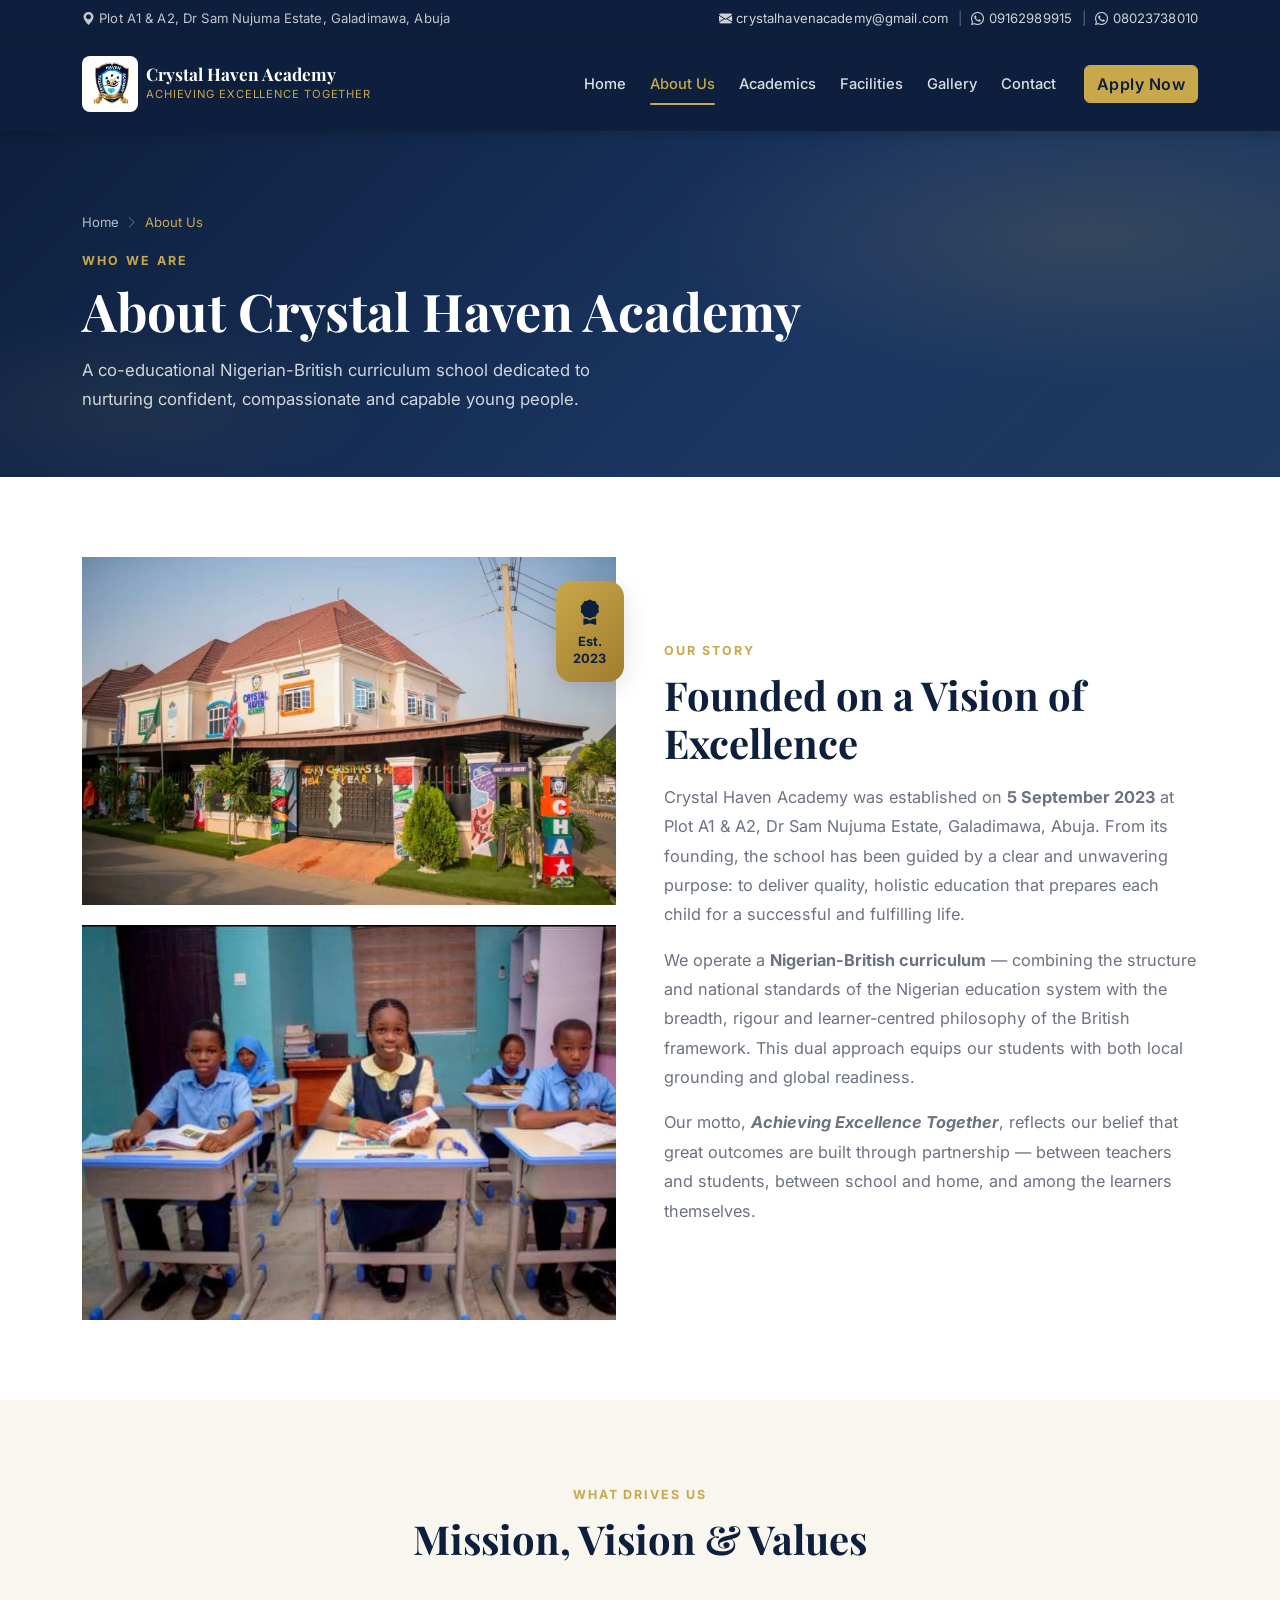
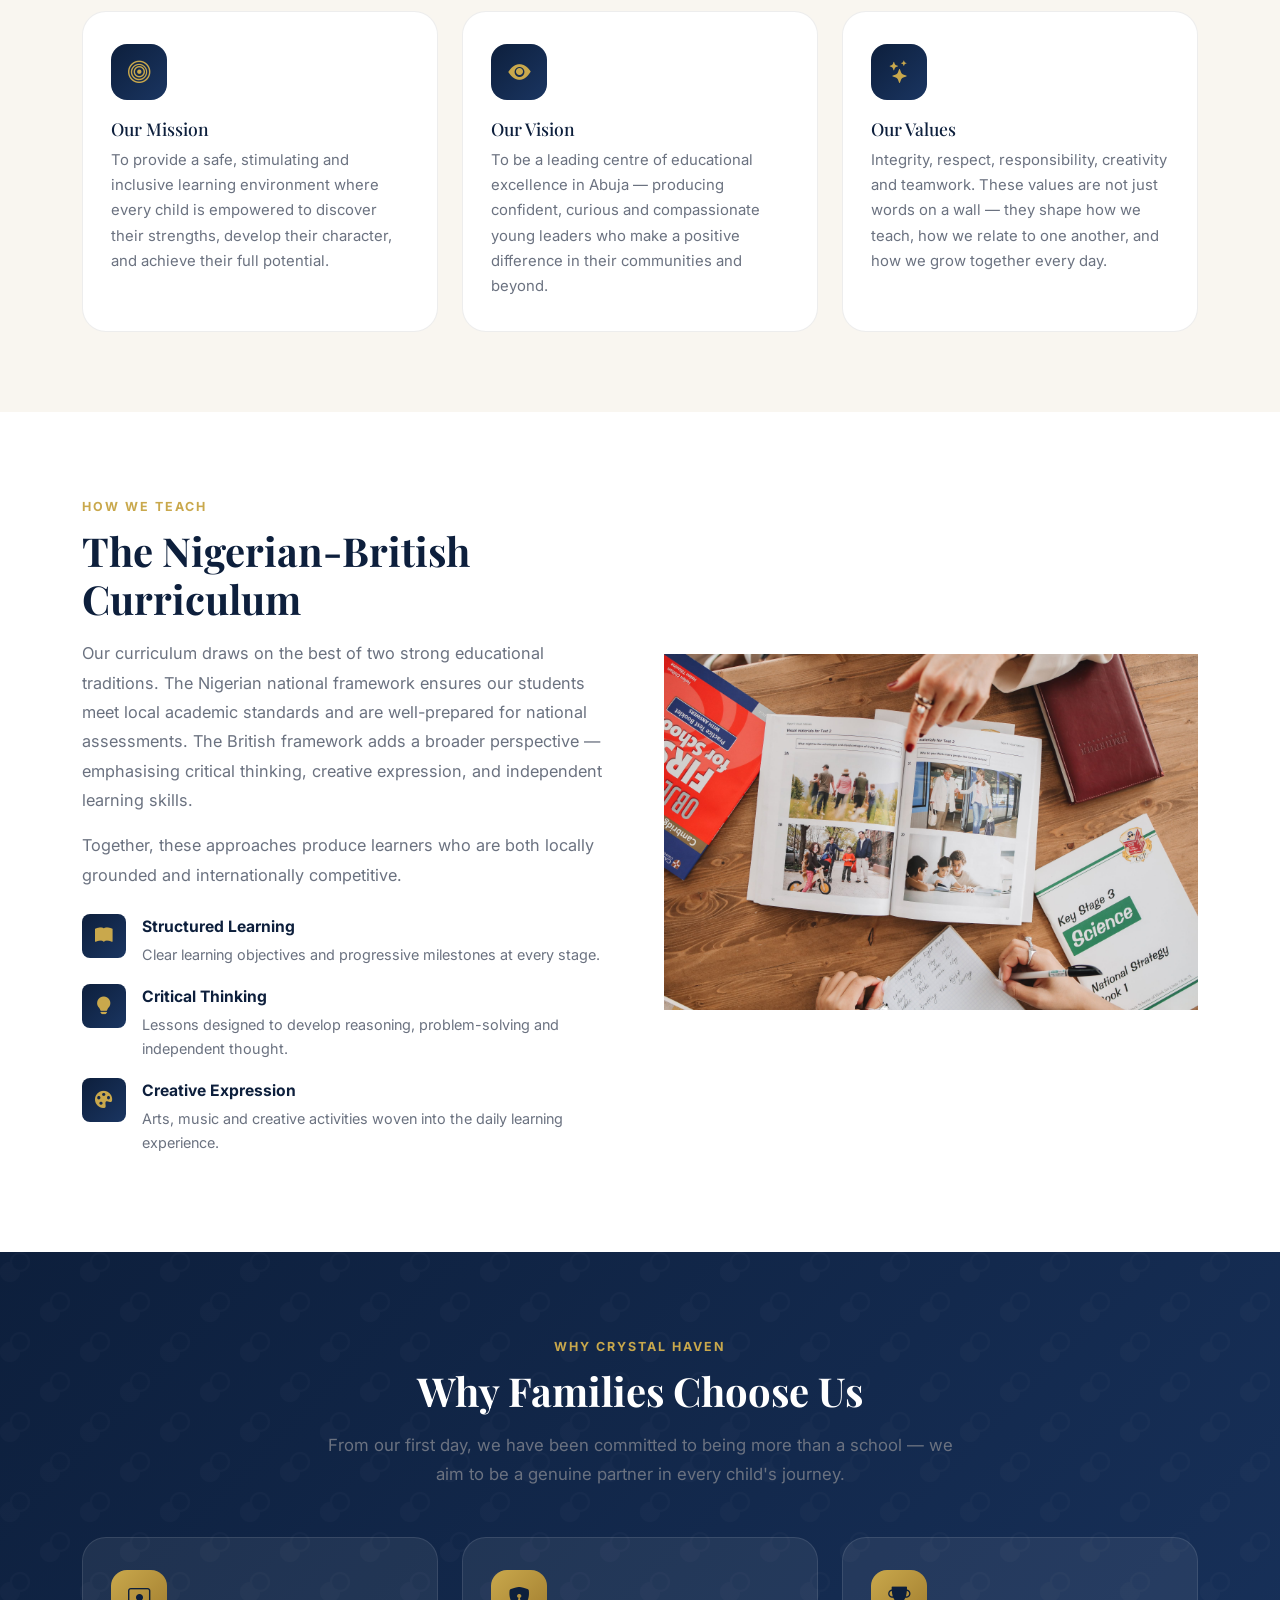
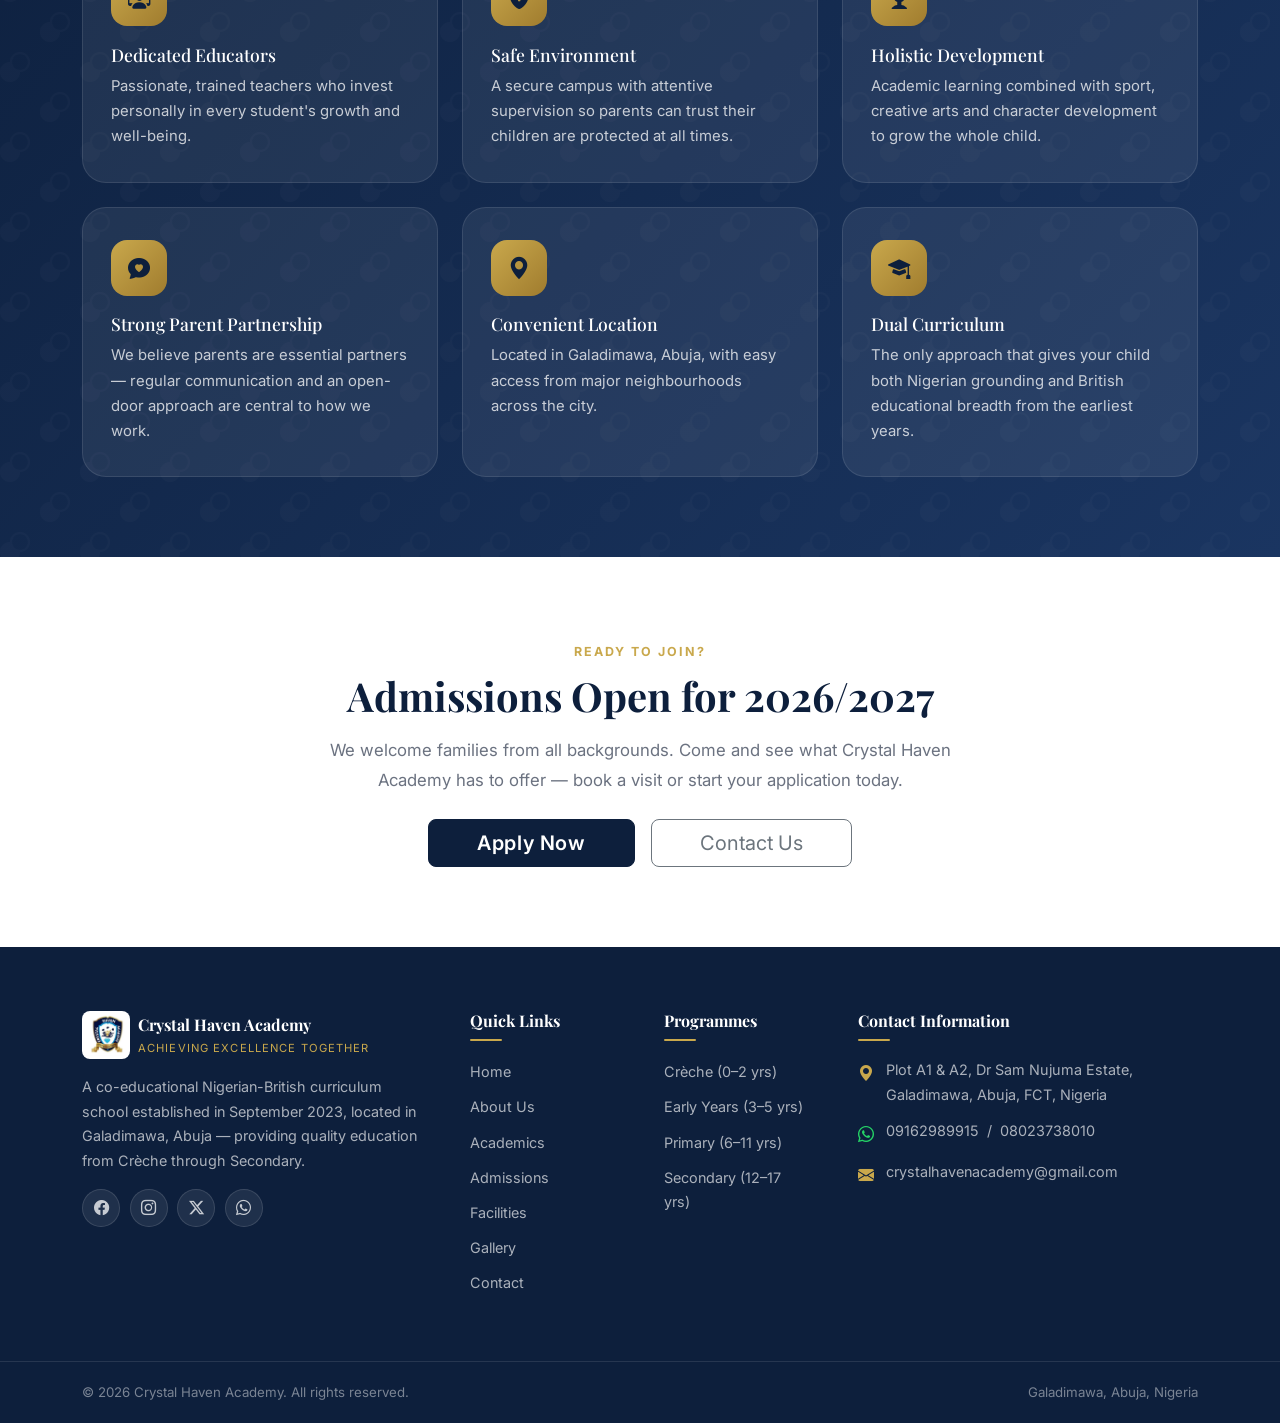
==== commit 56227c1b: "initial commit" ====
--- a/about.html
+++ b/about.html
@@ -85,12 +85,16 @@
       <div class="row align-items-center g-5">
         <div class="col-lg-6">
           <div class="about-image-stack">
-            <div class="about-img-main img-placeholder" role="img" aria-label="Crystal Haven Academy school building">
-              <div class="placeholder-inner"><i class="bi bi-image" aria-hidden="true"></i><span>School Building Photo</span></div>
-            </div>
-            <div class="about-img-accent img-placeholder" role="img" aria-label="Students in class">
-              <div class="placeholder-inner"><i class="bi bi-image" aria-hidden="true"></i><span>Classroom Photo</span></div>
-            </div>
+            <img
+  src="assets/images/school-building1.jpg"
+  alt="Crystal Haven Academy school building"
+  loading="lazy"
+>
+            <img
+  src="assets/images/classroom-learning2.jpg"
+  alt="Crystal Haven Academy school building"
+  loading="lazy"
+>
             <div class="about-badge">
               <i class="bi bi-award-fill" aria-hidden="true"></i>
               <span>Est.<br>2023</span>
@@ -152,9 +156,11 @@
     <div class="container">
       <div class="row align-items-center g-5">
         <div class="col-lg-6 order-lg-2">
-          <div class="img-placeholder rounded-4 overflow-hidden" style="aspect-ratio:16/10;" role="img" aria-label="Students engaged in a lesson">
-            <div class="placeholder-inner"><i class="bi bi-image" aria-hidden="true"></i><span>Curriculum Photo</span></div>
-          </div>
+          <img
+  src="assets/images/curriculum-learning.jpg"
+  alt="Teacher guiding students during a classroom lesson"
+  loading="lazy"
+>
         </div>
         <div class="col-lg-6 order-lg-1">
           <div class="section-label">How We Teach</div>
--- a/assets/css/style.css
+++ b/assets/css/style.css
@@ -291,6 +291,7 @@
 /* ---------------------------------------------------------------
    06. Hero Section
 --------------------------------------------------------------- */
+
 .hero-section {
   position: relative;
   min-height: 100svh;
@@ -298,15 +299,15 @@
   display: flex;
   align-items: center;
   justify-content: center;
-  /* Gradient as placeholder until real photo is supplied */
-  background: linear-gradient(
-    135deg,
-    var(--cha-navy) 0%,
-    var(--cha-navy-light) 50%,
-    #1e3a5f 100%
-  );
+  background:
+    linear-gradient(
+      rgba(13, 31, 60, 0.72),
+      rgba(13, 31, 60, 0.78)
+    ),
+    url("../images/school-building.jpg") center center / cover no-repeat;
   overflow: hidden;
 }
+
 
 /* Decorative geometric background shapes */
 .hero-section::before {
@@ -475,11 +476,15 @@
 /* ---------------------------------------------------------------
    09. About Section
 --------------------------------------------------------------- */
+
 .about-image-stack {
   position: relative;
-  padding-bottom: 3rem;
-  padding-right: 3rem;
-}
+  display: flex;
+  flex-direction: column;
+  gap: 1.25rem;
+  padding: 0;
+}
+
 
 .about-img-main {
   border-radius: var(--radius-lg);
@@ -488,17 +493,36 @@
   aspect-ratio: 4/3;
 }
 
+
+
 .about-img-accent {
+  position: relative;
+  bottom: auto;
+  right: auto;
+  width: 100%;
+  aspect-ratio: 4/3;
+  margin-left: auto;
+  border-radius: var(--radius-lg);
+  border: none;
+  box-shadow: var(--shadow-lg);
+  overflow: hidden;
+}
+
+.about-img-main,
+.about-img-accent {
+  position: relative;
+}
+
+.about-img-main img,
+.about-img-accent img {
   position: absolute;
-  bottom: 0;
-  right: 0;
-  width: 55%;
-  aspect-ratio: 4/3;
-  border-radius: var(--radius-md);
-  border: 4px solid var(--cha-white);
-  box-shadow: var(--shadow-md);
-  overflow: hidden;
-}
+  inset: 0;
+  width: 100%;
+  height: 100%;
+  object-fit: cover;
+  display: block;
+}
+
 
 .about-badge {
   position: absolute;
@@ -816,6 +840,17 @@
   }
 }
 
+.gallery-item .img-placeholder {
+  position: relative;
+}
+.gallery-item .img-placeholder img {
+  position: absolute;
+  inset: 0;
+  width: 100%;
+  height: 100%;
+  object-fit: cover;
+  display: block;
+}
 @media (max-width: 479.98px) {
   .gallery-grid {
     grid-template-columns: 1fr;
@@ -1749,3 +1784,62 @@
   color: var(--cha-grey);
 }
 .contact-info-block .ci-value a:hover { color: var(--cha-navy); }
+
+
+
+/* ==========================================
+   GLOBAL IMAGE HOVER EFFECTS
+========================================== */
+
+img {
+  transition:
+    transform 0.5s ease,
+    filter 0.5s ease;
+}
+
+img:hover {
+  transform: scale(1.04);
+}
+
+/* Image containers */
+.about-img-main,
+.about-img-accent {
+  transition:
+    transform 0.4s ease,
+    box-shadow 0.4s ease;
+}
+
+.about-img-main:hover,
+.about-img-accent:hover {
+  transform: translateY(-5px);
+  box-shadow: 0 15px 30px rgba(13, 31, 60, 0.18);
+}
+
+/* Respect visitors who prefer reduced motion */
+@media (prefers-reduced-motion: reduce) {
+  img,
+  .about-img-main,
+  .about-img-accent {
+    transition: none;
+  }
+
+  img:hover,
+  .about-img-main:hover,
+  .about-img-accent:hover {
+    transform: none;
+  }
+}
+
+.facility-img {
+  width: 100%;
+  height: 220px;
+  overflow: hidden;
+  border-radius: var(--radius-lg);
+}
+
+.facility-img img {
+  width: 100%;
+  height: 100%;
+  object-fit: cover;
+  display: block;
+}
